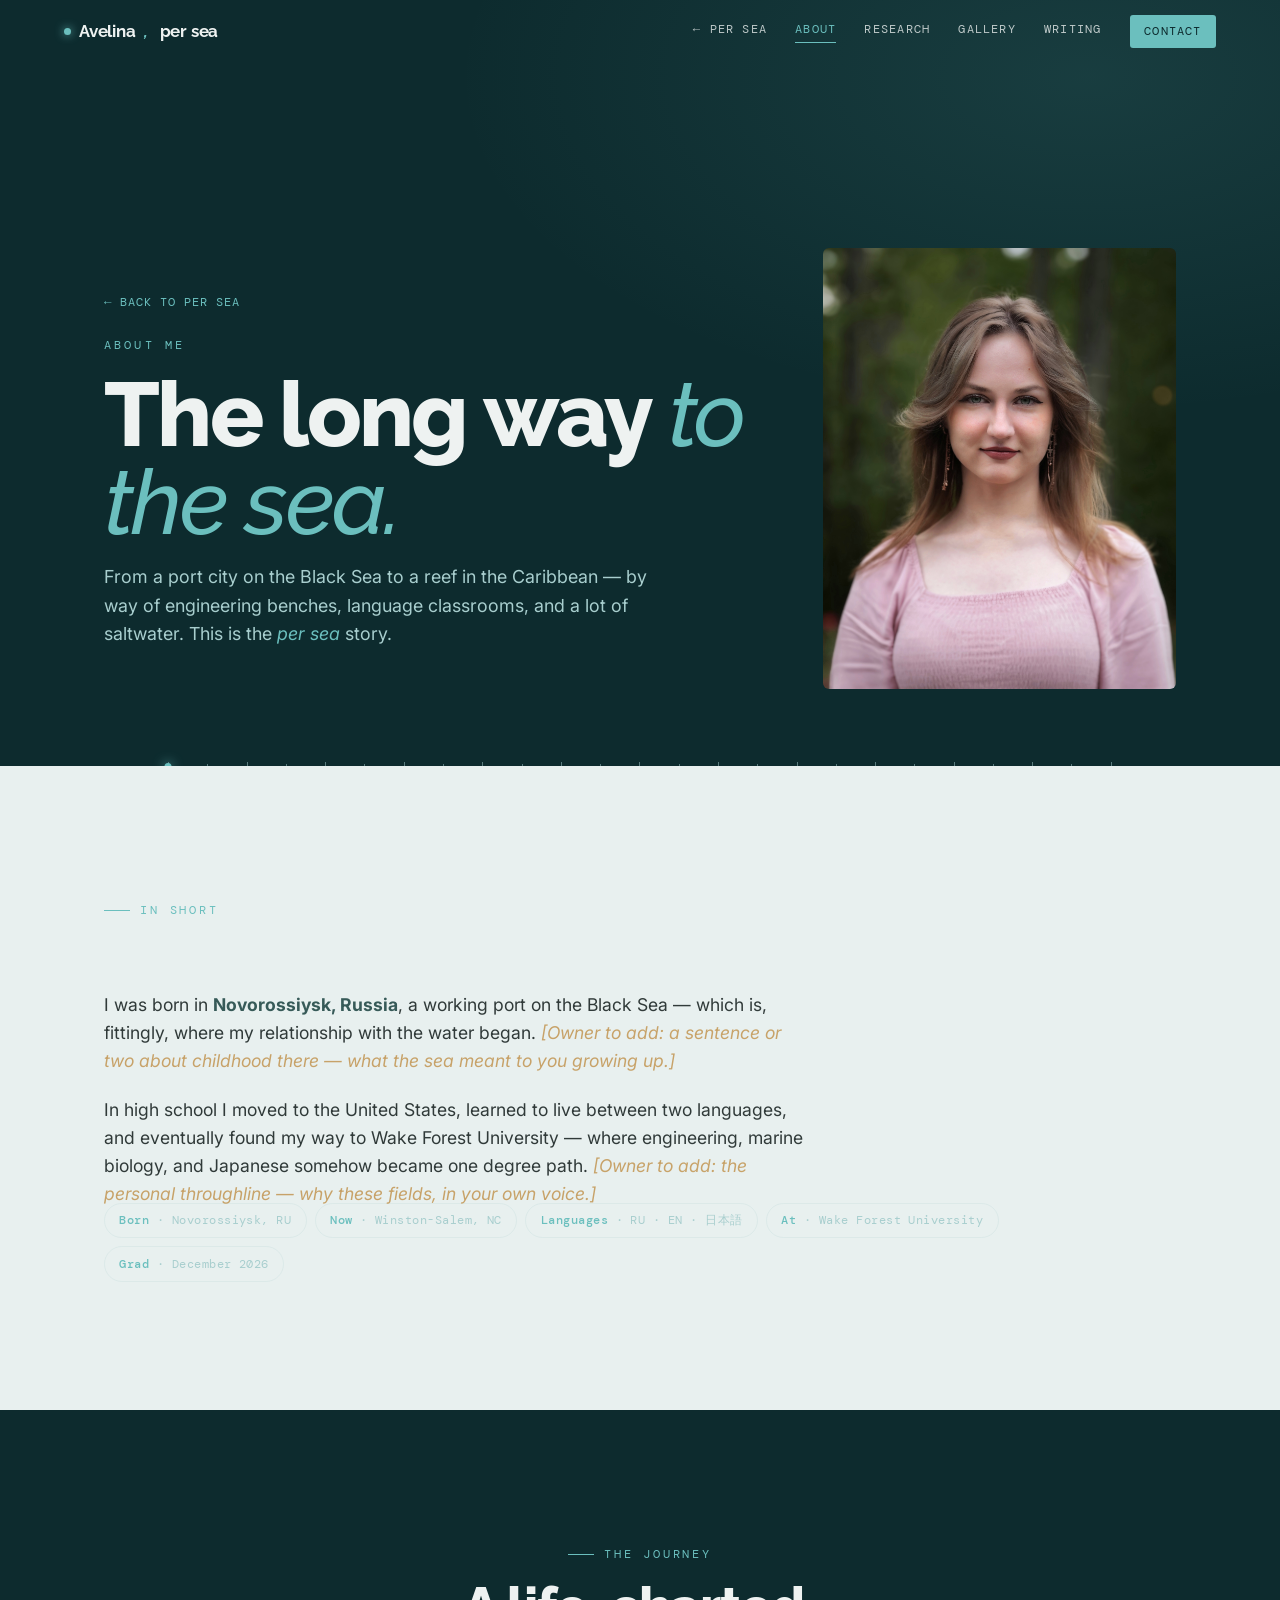
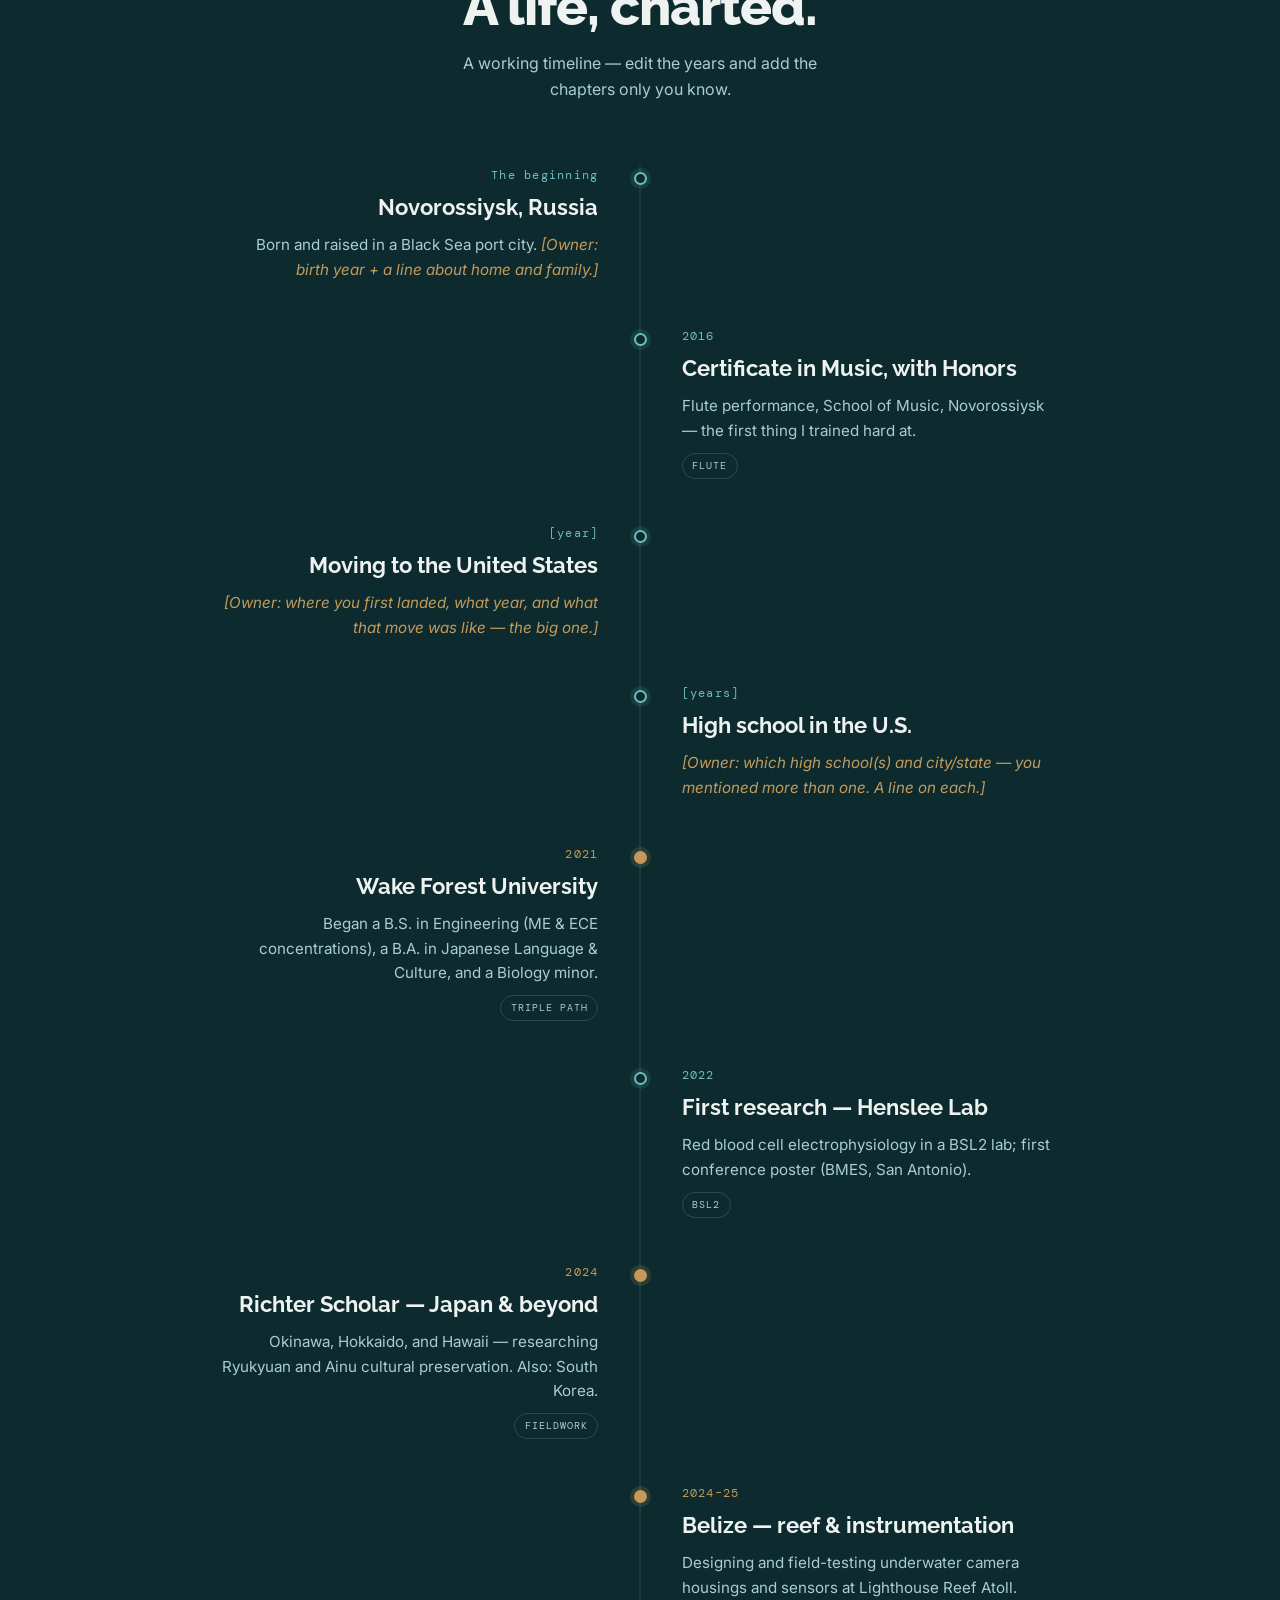
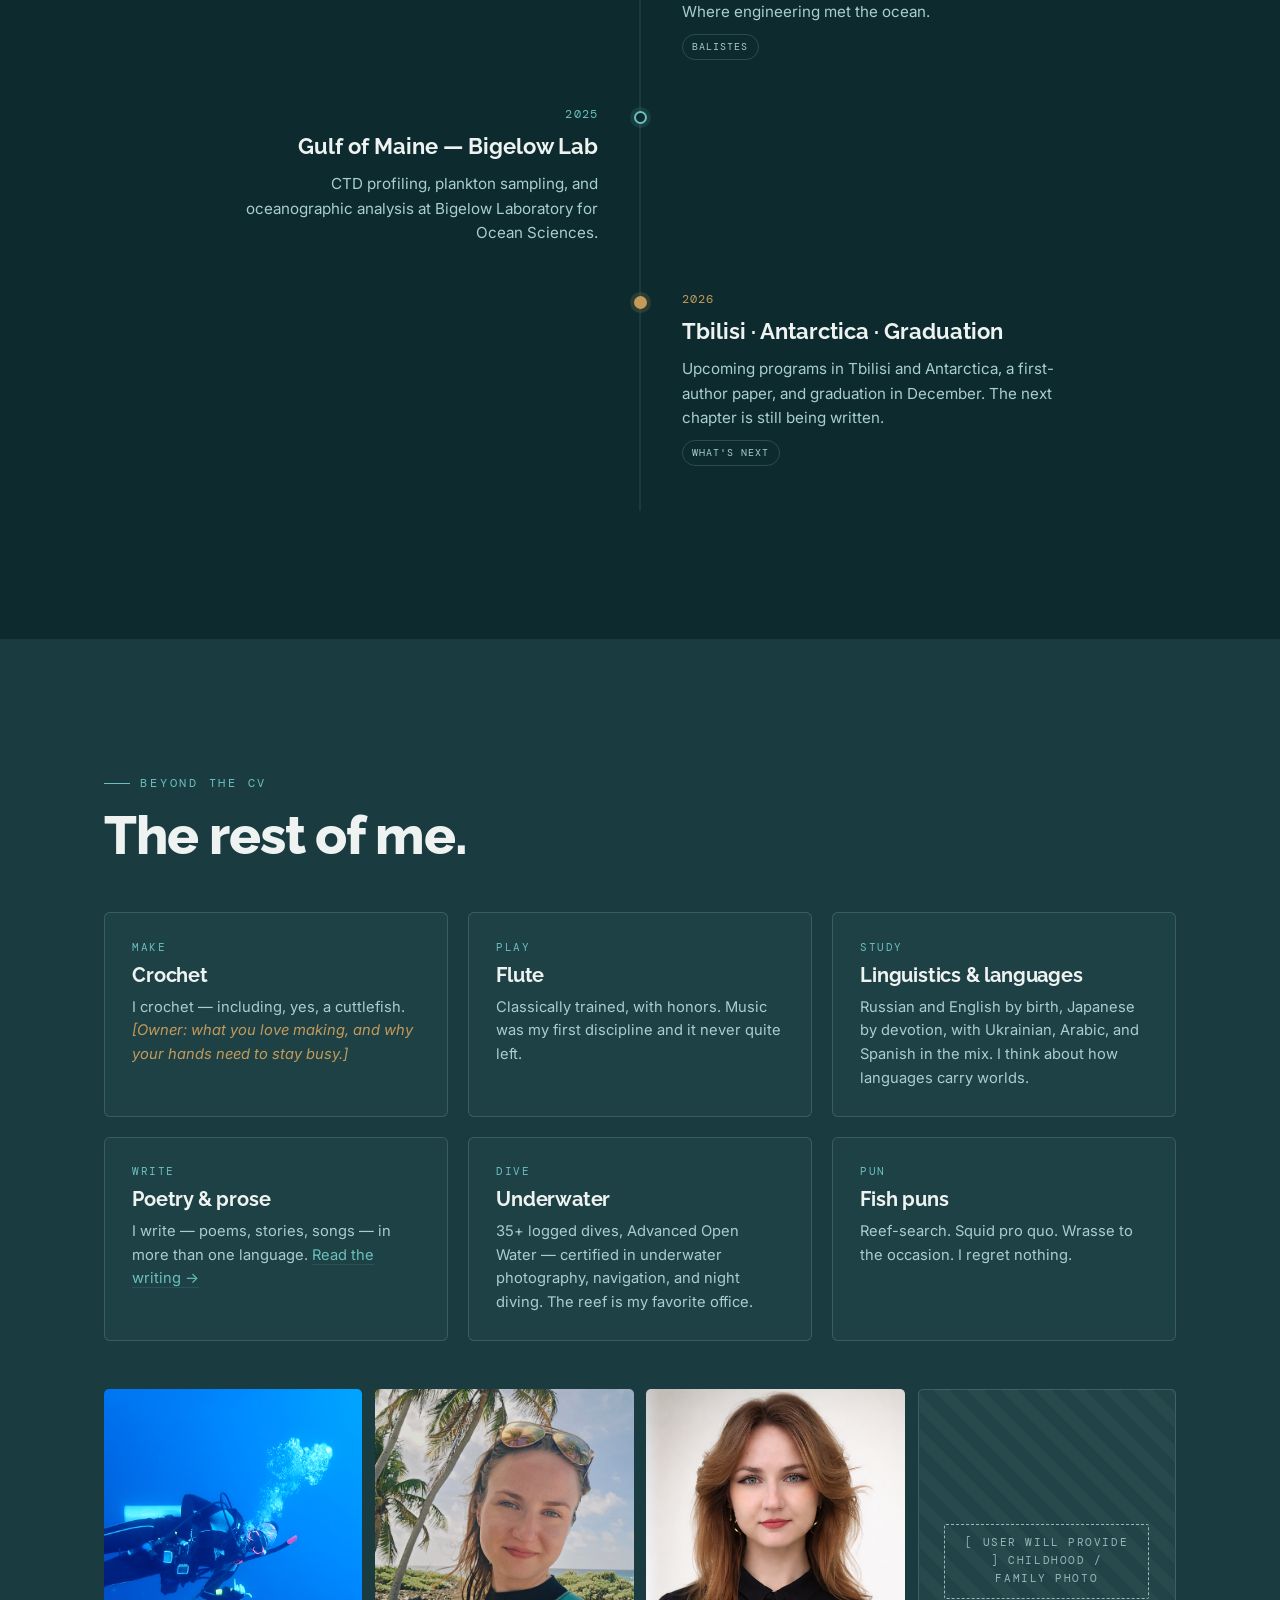
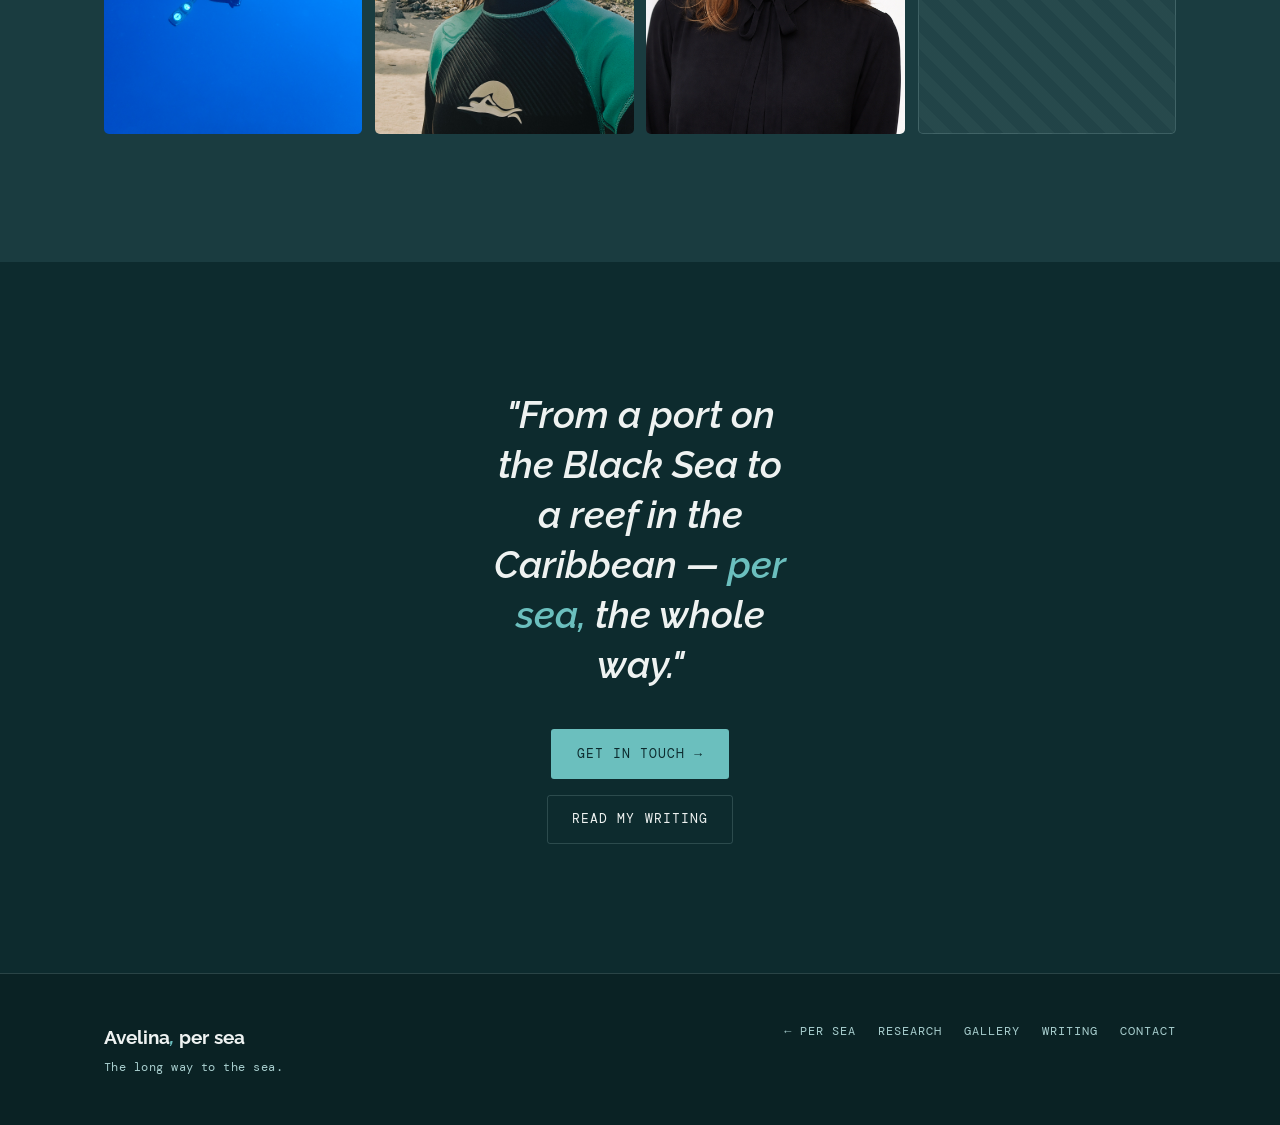
==== about.html @ 1d89dba8 "website" ====
<!DOCTYPE html>
<html lang="en">
<head>
<meta charset="UTF-8" />
<meta name="viewport" content="width=device-width, initial-scale=1.0" />
<title>About — Avelina, per sea</title>
<meta name="description" content="The story of Avelina Axonov — from Novorossiysk to the reef. Per sea." />
<link rel="preconnect" href="https://fonts.googleapis.com" />
<link rel="preconnect" href="https://fonts.gstatic.com" crossorigin />
<link href="https://fonts.googleapis.com/css2?family=Raleway:wght@400;500;600;700;800&family=Inter:wght@300;400;500;600&family=DM+Mono:wght@400;500&display=swap" rel="stylesheet" />
<link rel="stylesheet" href="assets/site.css" />
<style>
/* HERO */
.a-hero { padding-top: 120px; position: relative; overflow: hidden; }
.a-hero::before { content: ""; position: absolute; inset: 0; background: radial-gradient(90% 80% at 85% 10%, rgba(107,191,190,0.12), transparent 55%); }
.a-hero .wrap { position: relative; display: grid; grid-template-columns: 1.3fr 0.7fr; gap: clamp(2rem,5vw,4rem); align-items: center; padding-bottom: clamp(3rem,6vw,5rem); }
.a-kicker { font-family: var(--font-mono); font-size: 0.76rem; letter-spacing: 0.26em; text-transform: uppercase; color: var(--aqua); }
.a-title { font-family: var(--font-display); font-weight: 800; font-size: clamp(2.8rem, 7.5vw, 5.6rem); letter-spacing: -0.03em; line-height: 0.98; color: var(--text-light); margin: 1rem 0; }
.a-title em { font-style: italic; font-weight: 500; color: var(--aqua); }
.a-lede { font-size: 1.12rem; color: var(--pale); max-width: 50ch; }
.a-lede em { color: var(--aqua); font-style: italic; }
.a-portrait { aspect-ratio: 4/5; border-radius: 6px; }

/* INTRO narrative */
.a-intro p { font-size: 1.1rem; color: var(--text-light); opacity: 0.9; max-width: 64ch; margin-bottom: 1.3rem; }
.a-intro p .placeholder-text { color: var(--amber); }
.a-quick { display: flex; flex-wrap: wrap; gap: 0.5rem 0.5rem; margin-top: 2rem; }
.a-fact { font-family: var(--font-mono); font-size: 0.74rem; letter-spacing: 0.04em; color: var(--pale); border: 1px solid var(--pale-dim); border-radius: 100px; padding: 0.45rem 0.9rem; }
.a-fact b { color: var(--aqua); font-weight: 500; }

/* TIMELINE */
.tl-head { text-align: center; max-width: 40ch; margin: 0 auto; }
.timeline { position: relative; max-width: 920px; margin: 4rem auto 0; }
.timeline::before { content: ""; position: absolute; left: 50%; top: 0; bottom: 0; width: 1px; background: var(--pale-dim); transform: translateX(-50%); }
.tl-item { position: relative; width: 50%; padding: 0 2.6rem 2.8rem; box-sizing: border-box; }
.tl-item:nth-child(odd) { left: 0; text-align: right; }
.tl-item:nth-child(even) { left: 50%; text-align: left; }
.tl-node { position: absolute; top: 0.35rem; width: 13px; height: 13px; border-radius: 50%; background: var(--deep-sea); border: 2px solid var(--aqua); box-shadow: 0 0 0 4px rgba(107,191,190,0.12); }
.tl-item:nth-child(odd) .tl-node { right: -6.5px; }
.tl-item:nth-child(even) .tl-node { left: -6.5px; }
.tl-item.up .tl-node { background: var(--amber); border-color: var(--amber); box-shadow: 0 0 0 4px rgba(196,154,90,0.16); }
.tl-year { font-family: var(--font-mono); font-size: 0.78rem; letter-spacing: 0.1em; color: var(--aqua); }
.tl-item.up .tl-year { color: var(--amber); }
.tl-place { font-family: var(--font-display); font-size: 1.35rem; font-weight: 700; color: var(--text-light); margin: 0.3rem 0 0.5rem; }
.tl-item p { font-size: 0.95rem; color: var(--pale); line-height: 1.6; }
.tl-item p .placeholder-text { color: var(--amber); }
.tl-tag { display: inline-block; margin-top: 0.6rem; font-family: var(--font-mono); font-size: 0.64rem; letter-spacing: 0.1em; text-transform: uppercase; color: var(--pale); border: 1px solid var(--pale-dim); border-radius: 100px; padding: 0.25rem 0.6rem; }

/* BEYOND THE CV */
.beyond-grid { display: grid; grid-template-columns: repeat(3, 1fr); gap: 1.25rem; margin-top: 3rem; }
.beyond-card { border: 1px solid var(--pale-dim); border-radius: 6px; padding: 1.6rem 1.7rem; background: rgba(168,206,206,0.03); transition: transform 0.3s var(--ease-out), border-color 0.3s; }
.beyond-card:hover { transform: translateY(-5px); border-color: var(--aqua); }
.beyond-card .bc-icon { font-family: var(--font-mono); font-size: 0.7rem; letter-spacing: 0.14em; text-transform: uppercase; color: var(--aqua); }
.beyond-card h4 { font-size: 1.25rem; color: var(--text-light); margin: 0.5rem 0 0.6rem; }
.beyond-card p { font-size: 0.92rem; color: var(--pale); line-height: 1.6; }
.beyond-card p .placeholder-text { color: var(--amber); }

/* PHOTO STRIP */
.a-strip { display: grid; grid-template-columns: repeat(4, 1fr); gap: 0.8rem; margin-top: 3rem; }
.a-strip .imgframe { aspect-ratio: 3/4; border-radius: 5px; cursor: pointer; }
.a-strip .imgframe img { transition: transform 0.5s var(--ease-out); }
.a-strip .imgframe:hover img { transform: scale(1.05); }
.a-strip .imgframe:nth-child(1) { aspect-ratio: 3/4; grid-row: span 1; }

/* CLOSER */
.a-closer { text-align: center; max-width: 30ch; margin: 0 auto; }
.a-closer .big { font-family: var(--font-display); font-weight: 600; font-style: italic; font-size: clamp(1.6rem, 3.4vw, 2.4rem); color: var(--text-light); line-height: 1.3; }
.a-closer .big em { color: var(--aqua); }
.a-closer .ctas { display: flex; gap: 1rem; justify-content: center; flex-wrap: wrap; margin-top: 2.5rem; }

@media (max-width: 880px) {
  .a-hero .wrap { grid-template-columns: 1fr; }
  .a-portrait { max-width: 280px; }
  .timeline::before { left: 7px; }
  .tl-item { width: 100%; left: 0 !important; text-align: left !important; padding-left: 2.4rem; padding-right: 0; }
  .tl-item .tl-node { left: 1px !important; right: auto !important; }
  .beyond-grid { grid-template-columns: 1fr; }
  .a-strip { grid-template-columns: repeat(2, 1fr); }
}
</style>
</head>
<body>

<nav class="nav scrolled">
  <a href="index.html" class="nav-logo"><span class="dot"></span>Avelina<span class="comma">,</span>&nbsp;per sea</a>
  <div class="nav-links">
    <a href="index.html">← Per Sea</a>
    <a href="about.html" class="active">About</a>
    <a href="index.html#research">Research</a>
    <a href="gallery.html">Gallery</a>
    <a href="writer.html">Writing</a>
    <a href="index.html#contact" class="cv">Contact</a>
  </div>
  <button class="nav-toggle" aria-label="Menu"><span></span><span></span><span></span></button>
</nav>

<!-- HERO -->
<header class="a-hero bg-dark">
  <div class="wrap">
    <div>
      <div data-reveal="up"><a href="index.html" class="backlink">← back to per sea</a></div>
      <div class="a-kicker" data-reveal="up" style="margin-top:1.4rem;">About me</div>
      <h1 class="a-title" data-reveal="up" data-delay="80">The long way <em>to the sea.</em></h1>
      <p class="a-lede" data-reveal="up" data-delay="140">From a port city on the Black Sea to a reef in the Caribbean — by way of engineering benches, language classrooms, and a lot of saltwater. This is the <em>per sea</em> story.</p>
    </div>
    <div class="imgframe a-portrait" data-reveal="zoom" data-delay="120"><img src="assets/img/headshot-soft.jpg" alt="Portrait of Avelina Axonov" style="object-position:center 20%;" /></div>
  </div>
</header>

<div class="transect" data-transect data-label="transect 01"></div>

<!-- INTRO -->
<section class="bg-light">
  <div class="wrap">
    <div class="eyebrow" data-reveal="up">In short</div>
    <div class="a-intro" style="margin-top:2rem;">
      <p data-reveal="up" style="color:var(--text-dark);">I was born in <b style="color:#234a48;">Novorossiysk, Russia</b>, a working port on the Black Sea — which is, fittingly, where my relationship with the water began. <span class="placeholder-text">[Owner to add: a sentence or two about childhood there — what the sea meant to you growing up.]</span></p>
      <p data-reveal="up" style="color:var(--text-dark);">In high school I moved to the United States, learned to live between two languages, and eventually found my way to Wake Forest University — where engineering, marine biology, and Japanese somehow became one degree path. <span class="placeholder-text">[Owner to add: the personal throughline — why these fields, in your own voice.]</span></p>
      <div class="a-quick">
        <span class="a-fact"><b>Born</b> · Novorossiysk, RU</span>
        <span class="a-fact"><b>Now</b> · Winston-Salem, NC</span>
        <span class="a-fact"><b>Languages</b> · RU · EN · 日本語</span>
        <span class="a-fact"><b>At</b> · Wake Forest University</span>
        <span class="a-fact"><b>Grad</b> · December 2026</span>
      </div>
    </div>
  </div>
</section>

<div class="transect" data-transect data-label="transect 02"></div>

<!-- TIMELINE -->
<section class="bg-dark">
  <div class="wrap">
    <div class="tl-head">
      <div class="eyebrow" data-reveal="up" style="justify-content:center;">The journey</div>
      <h2 class="section-title" data-reveal="up" style="margin-top:0.8rem;">A life, charted.</h2>
      <p style="color:var(--pale); margin-top:1rem;" data-reveal="up">A working timeline — edit the years and add the chapters only you know.</p>
    </div>

    <div class="timeline">
      <div class="tl-item" data-reveal="right">
        <div class="tl-node"></div>
        <div class="tl-year">The beginning</div>
        <div class="tl-place">Novorossiysk, Russia</div>
        <p>Born and raised in a Black Sea port city. <span class="placeholder-text">[Owner: birth year + a line about home and family.]</span></p>
      </div>
      <div class="tl-item" data-reveal="left">
        <div class="tl-node"></div>
        <div class="tl-year">2016</div>
        <div class="tl-place">Certificate in Music, with Honors</div>
        <p>Flute performance, School of Music, Novorossiysk — the first thing I trained hard at.</p>
        <span class="tl-tag">Flute</span>
      </div>
      <div class="tl-item" data-reveal="right">
        <div class="tl-node"></div>
        <div class="tl-year">[year]</div>
        <div class="tl-place">Moving to the United States</div>
        <p><span class="placeholder-text">[Owner: where you first landed, what year, and what that move was like — the big one.]</span></p>
      </div>
      <div class="tl-item" data-reveal="left">
        <div class="tl-node"></div>
        <div class="tl-year">[years]</div>
        <div class="tl-place">High school in the U.S.</div>
        <p><span class="placeholder-text">[Owner: which high school(s) and city/state — you mentioned more than one. A line on each.]</span></p>
      </div>
      <div class="tl-item up" data-reveal="right">
        <div class="tl-node"></div>
        <div class="tl-year">2021</div>
        <div class="tl-place">Wake Forest University</div>
        <p>Began a B.S. in Engineering (ME &amp; ECE concentrations), a B.A. in Japanese Language &amp; Culture, and a Biology minor.</p>
        <span class="tl-tag">Triple path</span>
      </div>
      <div class="tl-item" data-reveal="left">
        <div class="tl-node"></div>
        <div class="tl-year">2022</div>
        <div class="tl-place">First research — Henslee Lab</div>
        <p>Red blood cell electrophysiology in a BSL2 lab; first conference poster (BMES, San Antonio).</p>
        <span class="tl-tag">BSL2</span>
      </div>
      <div class="tl-item up" data-reveal="right">
        <div class="tl-node"></div>
        <div class="tl-year">2024</div>
        <div class="tl-place">Richter Scholar — Japan &amp; beyond</div>
        <p>Okinawa, Hokkaido, and Hawaii — researching Ryukyuan and Ainu cultural preservation. Also: South Korea.</p>
        <span class="tl-tag">Fieldwork</span>
      </div>
      <div class="tl-item up" data-reveal="left">
        <div class="tl-node"></div>
        <div class="tl-year">2024–25</div>
        <div class="tl-place">Belize — reef &amp; instrumentation</div>
        <p>Designing and field-testing underwater camera housings and sensors at Lighthouse Reef Atoll. Where engineering met the ocean.</p>
        <span class="tl-tag">Balistes</span>
      </div>
      <div class="tl-item" data-reveal="right">
        <div class="tl-node"></div>
        <div class="tl-year">2025</div>
        <div class="tl-place">Gulf of Maine — Bigelow Lab</div>
        <p>CTD profiling, plankton sampling, and oceanographic analysis at Bigelow Laboratory for Ocean Sciences.</p>
      </div>
      <div class="tl-item up" data-reveal="left">
        <div class="tl-node"></div>
        <div class="tl-year">2026</div>
        <div class="tl-place">Tbilisi · Antarctica · Graduation</div>
        <p>Upcoming programs in Tbilisi and Antarctica, a first-author paper, and graduation in December. The next chapter is still being written.</p>
        <span class="tl-tag">What's next</span>
      </div>
    </div>
  </div>
</section>

<div class="transect" data-transect data-label="transect 03"></div>

<!-- BEYOND THE CV -->
<section class="bg-mid">
  <div class="wrap">
    <div class="eyebrow" data-reveal="up">Beyond the CV</div>
    <h2 class="section-title" data-reveal="up" style="margin-top:0.8rem;">The rest of me.</h2>
    <div class="beyond-grid" data-reveal-stagger="70">
      <div class="beyond-card"><div class="bc-icon">Make</div><h4>Crochet</h4><p>I crochet — including, yes, a cuttlefish. <span class="placeholder-text">[Owner: what you love making, and why your hands need to stay busy.]</span></p></div>
      <div class="beyond-card"><div class="bc-icon">Play</div><h4>Flute</h4><p>Classically trained, with honors. Music was my first discipline and it never quite left.</p></div>
      <div class="beyond-card"><div class="bc-icon">Study</div><h4>Linguistics &amp; languages</h4><p>Russian and English by birth, Japanese by devotion, with Ukrainian, Arabic, and Spanish in the mix. I think about how languages carry worlds.</p></div>
      <div class="beyond-card"><div class="bc-icon">Write</div><h4>Poetry &amp; prose</h4><p>I write — poems, stories, songs — in more than one language. <a href="writer.html" style="color:var(--aqua); border-bottom:1px solid var(--aqua-dim);">Read the writing →</a></p></div>
      <div class="beyond-card"><div class="bc-icon">Dive</div><h4>Underwater</h4><p>35+ logged dives, Advanced Open Water — certified in underwater photography, navigation, and night diving. The reef is my favorite office.</p></div>
      <div class="beyond-card"><div class="bc-icon">Pun</div><h4>Fish puns</h4><p>Reef-search. Squid pro quo. Wrasse to the occasion. I regret nothing.</p></div>
    </div>

    <div class="a-strip" data-reveal="fade">
      <div class="imgframe" data-lightbox="assets/img/diver-v.jpg" data-caption="Descending with the camera rig"><img src="assets/img/diver-v.jpg" alt="Diving" /></div>
      <div class="imgframe" data-lightbox="assets/img/beach-selfie.jpg" data-caption="Surface interval, Belize"><img src="assets/img/beach-selfie.jpg" alt="On the beach in a wetsuit" /></div>
      <div class="imgframe" data-lightbox="assets/img/headshot-formal.png" data-caption="Avelina Axonov"><img src="assets/img/headshot-formal.png" alt="Formal portrait" /></div>
      <div class="photo-ph" style="aspect-ratio:3/4; border-radius:5px;"><span class="ph-label">[ USER WILL PROVIDE ] childhood / family photo</span></div>
    </div>
  </div>
</section>

<div class="transect" data-transect data-label="transect 04"></div>

<!-- CLOSER -->
<section class="bg-dark">
  <div class="wrap">
    <div class="a-closer">
      <p class="big" data-reveal="up">"From a port on the Black Sea to a reef in the Caribbean — <em>per sea,</em> the whole way."</p>
      <div class="ctas" data-reveal="up">
        <a class="btn btn-solid" href="index.html#contact">Get in touch →</a>
        <a class="btn btn-ghost" href="writer.html">Read my writing</a>
      </div>
    </div>
  </div>
</section>

<footer class="site-foot">
  <div class="wrap">
    <div>
      <div class="foot-brand">Avelina<span class="comma">,</span> per sea</div>
      <div class="foot-tag">The long way to the sea.</div>
    </div>
    <nav class="foot-nav">
      <a href="index.html">← Per Sea</a>
      <a href="index.html#research">Research</a>
      <a href="gallery.html">Gallery</a>
      <a href="writer.html">Writing</a>
      <a href="index.html#contact">Contact</a>
    </nav>
  </div>
</footer>

<script src="assets/site.js"></script>
</body>
</html>
---- assets/site.css ----
/* ============================================================
   AVELINA, PER SEA — shared design system
   Sea Glass palette · Raleway / Inter / DM Mono
   ============================================================ */
:root {
  --deep-sea:    #0D2B2E;
  --deep-sea-2:  #0A2224;
  --dark-teal:   #1A3C40;
  --frosted:     #E8F0EF;
  --frosted-2:   #dfeae8;
  --aqua:        #6BBFBE;
  --aqua-bright: #84d4d3;
  --amber:       #C49A5A;
  --text-light:  #EEF2F1;
  --text-dark:   #1C2625;
  --pale:        #A8CECE;

  --pale-dim:    rgba(168, 206, 206, 0.20);
  --aqua-dim:    rgba(107, 191, 190, 0.14);

  --font-display: 'Raleway', system-ui, sans-serif;
  --font-body:    'Inter', system-ui, sans-serif;
  --font-mono:    'DM Mono', ui-monospace, monospace;

  --maxw: 1200px;
  --gutter: clamp(1.25rem, 5vw, 5rem);
  --ease-out: cubic-bezier(0.22, 1, 0.36, 1);
}

* { box-sizing: border-box; margin: 0; padding: 0; }
html { scroll-behavior: smooth; -webkit-font-smoothing: antialiased; scroll-padding-top: 90px; }
body {
  font-family: var(--font-body);
  background: var(--deep-sea);
  color: var(--text-light);
  line-height: 1.6;
  overflow-x: hidden;
}
a { color: inherit; text-decoration: none; }
img { max-width: 100%; display: block; }
::selection { background: var(--aqua); color: var(--deep-sea); }

/* ---------- type ---------- */
.eyebrow {
  font-family: var(--font-mono); font-size: 0.78rem; letter-spacing: 0.22em;
  text-transform: uppercase; color: var(--aqua);
  display: inline-flex; align-items: center; gap: 0.65rem;
}
.eyebrow::before { content: ""; width: 26px; height: 1px; background: var(--aqua); display: inline-block; }
h1, h2, h3, h4 { font-family: var(--font-display); font-weight: 700; line-height: 1.08; letter-spacing: -0.01em; }
.section-title { font-size: clamp(2rem, 4.5vw, 3.3rem); font-weight: 800; letter-spacing: -0.02em; text-wrap: balance; }

section { position: relative; }
.wrap { max-width: var(--maxw); margin: 0 auto; padding: clamp(5rem, 10vw, 8.5rem) var(--gutter); }
.bg-dark  { background: var(--deep-sea); color: var(--text-light); }
.bg-mid   { background: var(--dark-teal); color: var(--text-light); }
.bg-light { background: var(--frosted); color: var(--text-dark); }

/* ============================================================
   REVEAL / MOTION ENGINE
   ============================================================ */
[data-reveal] { opacity: 0; transition: opacity 0.9s var(--ease-out), transform 0.9s var(--ease-out); will-change: opacity, transform; }
[data-reveal="up"]    { transform: translateY(38px); }
[data-reveal="down"]  { transform: translateY(-38px); }
[data-reveal="left"]  { transform: translateX(44px); }
[data-reveal="right"] { transform: translateX(-44px); }
[data-reveal="fade"]  { transform: none; }
[data-reveal="zoom"]  { transform: scale(0.94); }
[data-reveal].in { opacity: 1; transform: none; }

[data-reveal-stagger] > * { opacity: 0; transform: translateY(30px); transition: opacity 0.8s var(--ease-out), transform 0.8s var(--ease-out); }
[data-reveal-stagger].in > * { opacity: 1; transform: none; }

/* clip / line wipe for headings */
.wipe { position: relative; display: inline-block; }
.wipe::after {
  content: ""; position: absolute; inset: 0; background: var(--aqua);
  transform: scaleX(1); transform-origin: right; transition: transform 0.8s var(--ease-out);
}
.wipe.in::after { transform: scaleX(0); }

/* ============================================================
   NAVBAR
   ============================================================ */
.nav {
  position: fixed; top: 0; left: 0; right: 0; z-index: 100;
  display: flex; align-items: center; justify-content: space-between;
  padding: 0.95rem var(--gutter);
  background: rgba(10, 34, 36, 0);
  backdrop-filter: blur(0px);
  border-bottom: 1px solid transparent;
  transition: background 0.4s ease, backdrop-filter 0.4s ease, border-color 0.4s ease, padding 0.4s ease;
}
.nav.scrolled {
  background: rgba(10, 34, 36, 0.82);
  backdrop-filter: blur(16px) saturate(1.2);
  border-bottom: 1px solid var(--pale-dim);
  padding-top: 0.7rem; padding-bottom: 0.7rem;
}
.nav-logo { font-family: var(--font-display); font-weight: 700; font-size: 1.06rem; letter-spacing: -0.01em; color: var(--text-light); display: flex; align-items: center; gap: 0.5rem; }
.nav-logo .comma { color: var(--aqua); font-style: italic; }
.nav-logo .dot { width: 7px; height: 7px; border-radius: 50%; background: var(--aqua); box-shadow: 0 0 10px var(--aqua); }
.nav-links { display: flex; gap: clamp(0.9rem, 2.2vw, 2rem); align-items: center; }
.nav-links a {
  font-family: var(--font-mono); font-size: 0.76rem; letter-spacing: 0.1em; text-transform: uppercase;
  color: var(--text-light); opacity: 0.78; transition: opacity 0.2s, color 0.2s; position: relative; padding-bottom: 3px;
}
.nav-links a::after { content: ""; position: absolute; left: 0; bottom: 0; width: 0; height: 1px; background: var(--aqua); transition: width 0.28s var(--ease-out); }
.nav-links a:hover, .nav-links a.active { opacity: 1; color: var(--aqua); }
.nav-links a:hover::after, .nav-links a.active::after { width: 100%; }
.nav-links a.cv { color: var(--deep-sea); background: var(--aqua); padding: 0.42rem 0.9rem; border-radius: 3px; opacity: 1; transition: background 0.2s, transform 0.2s; }
.nav-links a.cv::after { display: none; }
.nav-links a.cv:hover { background: var(--aqua-bright); transform: translateY(-1px); }
.nav-toggle { display: none; background: none; border: none; color: var(--text-light); cursor: pointer; flex-direction: column; gap: 5px; padding: 6px; }
.nav-toggle span { width: 24px; height: 2px; background: currentColor; display: block; transition: transform 0.3s, opacity 0.3s; }

/* ============================================================
   DEPTH GAUGE (fixed scroll indicator)
   ============================================================ */
.depth-gauge {
  position: fixed; right: clamp(0.6rem, 1.4vw, 1.1rem); top: 50%; transform: translateY(-50%);
  z-index: 90; display: flex; flex-direction: column; align-items: center; gap: 0.5rem;
  font-family: var(--font-mono); pointer-events: none; opacity: 0; transition: opacity 0.5s ease;
  mix-blend-mode: difference;
}
.depth-gauge.show { opacity: 0.85; }
.depth-gauge .dg-read { font-size: 0.78rem; letter-spacing: 0.04em; color: #fff; white-space: nowrap; font-weight: 500; }
.depth-gauge .dg-zone { font-size: 0.56rem; letter-spacing: 0.14em; text-transform: uppercase; color: #fff; opacity: 0.7; white-space: nowrap; max-width: 90px; text-align: center; min-height: 0.9em; }
.depth-gauge .dg-track { width: 2px; height: 150px; background: rgba(255,255,255,0.25); position: relative; border-radius: 2px; overflow: hidden; }
.depth-gauge .dg-fill { position: absolute; top: 0; left: 0; right: 0; height: 0%; background: #fff; }
.depth-gauge .dg-label { font-size: 0.54rem; letter-spacing: 0.2em; color: #fff; writing-mode: vertical-rl; opacity: 0.6; }

/* ============================================================
   TRANSECT divider
   ============================================================ */
.transect { position: relative; height: 0; max-width: var(--maxw); margin: 0 auto; padding: 0 var(--gutter); }
.transect-inner { position: relative; height: 1px; }
.transect-line { position: absolute; left: var(--gutter); right: var(--gutter); top: 0; height: 1px; background: var(--pale); transform: scaleX(0); transform-origin: left center; transition: transform 1.2s var(--ease-out); }
.transect.drawn .transect-line { transform: scaleX(1); }
.transect-ticks { position: absolute; left: var(--gutter); right: var(--gutter); top: -4px; height: 9px; display: flex; justify-content: space-between; }
.transect-ticks span { width: 1px; height: 9px; background: var(--pale); opacity: 0; transition: opacity 0.4s ease; }
.transect-ticks span:nth-child(even) { height: 5px; position: relative; top: 2px; }
.transect.drawn .transect-ticks span { opacity: 0.5; }
.transect-dot { position: absolute; top: -3px; left: var(--gutter); width: 7px; height: 7px; border-radius: 50%; background: var(--aqua); box-shadow: 0 0 12px var(--aqua); transform: translateX(-50%) scale(0); transition: transform 0.5s var(--ease-out) 1s; }
.transect.drawn .transect-dot { transform: translateX(-50%) scale(1); }
.transect-label { position: absolute; top: 9px; left: 50%; transform: translateX(-50%); font-family: var(--font-mono); font-size: 0.6rem; letter-spacing: 0.2em; text-transform: uppercase; color: var(--pale); opacity: 0; transition: opacity 0.5s ease 0.8s; white-space: nowrap; }
.transect.drawn .transect-label { opacity: 0.45; }

/* ============================================================
   IMAGE FRAMES + KEN BURNS
   ============================================================ */
.imgframe { position: relative; overflow: hidden; }
.imgframe img { width: 100%; height: 100%; object-fit: cover; display: block; }
.kenburns img { animation: kenburns 22s ease-in-out infinite alternate; transform-origin: center; }
@keyframes kenburns { from { transform: scale(1.0) translate(0,0); } to { transform: scale(1.1) translate(-1.5%, -1.5%); } }
.tint-deep::after { content: ""; position: absolute; inset: 0; background: linear-gradient(180deg, rgba(13,43,46,0.15), rgba(13,43,46,0.55)); pointer-events: none; }

/* ============================================================
   BUTTONS
   ============================================================ */
.btn {
  display: inline-flex; align-items: center; gap: 0.6rem; padding: 0.85rem 1.55rem;
  font-family: var(--font-mono); font-size: 0.8rem; letter-spacing: 0.08em; text-transform: uppercase;
  border-radius: 3px; transition: background 0.25s, color 0.25s, transform 0.25s, border-color 0.25s; cursor: pointer; border: 1px solid transparent;
}
.btn-solid { background: var(--aqua); color: var(--deep-sea); }
.btn-solid:hover { background: var(--aqua-bright); transform: translateY(-2px); }
.btn-ghost { background: transparent; color: var(--text-light); border-color: var(--pale-dim); }
.btn-ghost:hover { border-color: var(--aqua); color: var(--aqua); transform: translateY(-2px); }
.bg-light .btn-ghost { color: var(--text-dark); border-color: rgba(28,38,37,0.2); }
.bg-light .btn-ghost:hover { border-color: var(--aqua); color: var(--deep-sea); }

.backlink { font-family: var(--font-mono); font-size: 0.78rem; letter-spacing: 0.08em; text-transform: uppercase; color: var(--aqua); display: inline-flex; gap: 0.5rem; align-items: center; transition: gap 0.25s; }
.backlink:hover { gap: 0.85rem; }

/* ============================================================
   FOOTER (shared)
   ============================================================ */
.site-foot { background: var(--deep-sea-2); border-top: 1px solid var(--pale-dim); }
.site-foot .wrap { padding-top: 3rem; padding-bottom: 3rem; display: flex; justify-content: space-between; flex-wrap: wrap; gap: 1.5rem; align-items: flex-start; }
.foot-brand { font-family: var(--font-display); font-weight: 700; font-size: 1.2rem; }
.foot-brand .comma { color: var(--aqua); font-style: italic; }
.foot-tag { font-family: var(--font-mono); font-size: 0.72rem; color: var(--pale); margin-top: 0.4rem; letter-spacing: 0.04em; }
.foot-nav { display: flex; flex-wrap: wrap; gap: 0.4rem 1.4rem; }
.foot-nav a { font-family: var(--font-mono); font-size: 0.74rem; letter-spacing: 0.08em; text-transform: uppercase; color: var(--pale); transition: color 0.2s; }
.foot-nav a:hover { color: var(--aqua); }

/* ============================================================
   PHOTO PLACEHOLDER (still used where no photo yet)
   ============================================================ */
.photo-ph { position: relative; background: repeating-linear-gradient(45deg, rgba(168,206,206,0.05) 0 12px, rgba(168,206,206,0.09) 12px 24px), var(--dark-teal); border: 1px solid var(--pale-dim); display: flex; align-items: center; justify-content: center; overflow: hidden; color: var(--pale); }
.photo-ph.on-light { background: repeating-linear-gradient(45deg, rgba(28,38,37,0.04) 0 12px, rgba(28,38,37,0.07) 12px 24px), #d4e0de; border-color: rgba(28,38,37,0.18); color: #51625f; }
.photo-ph .ph-label { font-family: var(--font-mono); font-size: 0.7rem; letter-spacing: 0.14em; text-transform: uppercase; text-align: center; padding: 0.6rem 1rem; border: 1px dashed currentColor; border-radius: 2px; opacity: 0.85; max-width: 80%; }
.placeholder-text { font-style: italic; color: var(--amber); }
.bg-light .placeholder-text { color: #8a6a32; }

/* ============================================================
   LIGHTBOX
   ============================================================ */
.lightbox { position: fixed; inset: 0; z-index: 200; background: rgba(8,26,28,0.94); backdrop-filter: blur(8px); display: none; align-items: center; justify-content: center; padding: clamp(1rem, 5vw, 4rem); }
.lightbox.open { display: flex; }
.lightbox img { max-width: 92vw; max-height: 84vh; object-fit: contain; border-radius: 3px; box-shadow: 0 30px 80px -20px rgba(0,0,0,0.7); }
.lightbox .lb-close, .lightbox .lb-prev, .lightbox .lb-next { position: absolute; background: rgba(168,206,206,0.1); border: 1px solid var(--pale-dim); color: var(--text-light); cursor: pointer; font-size: 1.6rem; line-height: 1; width: 48px; height: 48px; border-radius: 50%; display: flex; align-items: center; justify-content: center; transition: background 0.2s, border-color 0.2s; }
.lightbox .lb-close:hover, .lightbox .lb-prev:hover, .lightbox .lb-next:hover { background: rgba(107,191,190,0.2); border-color: var(--aqua); }
.lightbox .lb-close { top: 1.4rem; right: 1.4rem; }
.lightbox .lb-prev { left: 1.4rem; top: 50%; transform: translateY(-50%); }
.lightbox .lb-next { right: 1.4rem; top: 50%; transform: translateY(-50%); }
.lightbox .lb-cap { position: absolute; bottom: 1.4rem; left: 50%; transform: translateX(-50%); font-family: var(--font-mono); font-size: 0.78rem; letter-spacing: 0.06em; color: var(--pale); text-align: center; max-width: 80vw; }

/* ============================================================
   REDUCED MOTION
   ============================================================ */
@media (prefers-reduced-motion: reduce) {
  html { scroll-behavior: auto; }
  *, *::before, *::after { animation: none !important; transition: none !important; }
  [data-reveal], [data-reveal-stagger] > * { opacity: 1 !important; transform: none !important; }
  .transect-line { transform: scaleX(1) !important; }
  .transect-ticks span, .transect-dot, .transect-label { opacity: 0.5 !important; transform: none !important; }
  .wipe::after { transform: scaleX(0) !important; }
}

/* ============================================================
   MOBILE NAV
   ============================================================ */
@media (max-width: 880px) {
  .nav-links {
    position: fixed; inset: 0 0 0 auto; width: min(78vw, 320px); flex-direction: column; align-items: flex-start;
    justify-content: center; gap: 1.5rem; padding: 2rem var(--gutter);
    background: rgba(10, 34, 36, 0.97); backdrop-filter: blur(20px);
    transform: translateX(100%); transition: transform 0.4s var(--ease-out); border-left: 1px solid var(--pale-dim);
  }
  .nav-links.open { transform: translateX(0); }
  .nav-links a { font-size: 1rem; }
  .nav-toggle { display: flex; z-index: 101; }
  .nav-toggle.open span:nth-child(1) { transform: translateY(7px) rotate(45deg); }
  .nav-toggle.open span:nth-child(2) { opacity: 0; }
  .nav-toggle.open span:nth-child(3) { transform: translateY(-7px) rotate(-45deg); }
  .depth-gauge { display: none; }
}
/* hide the progress gauge whenever the layout is too narrow to keep it clear of text */
@media (max-width: 1240px) {
  .depth-gauge { display: none; }
}
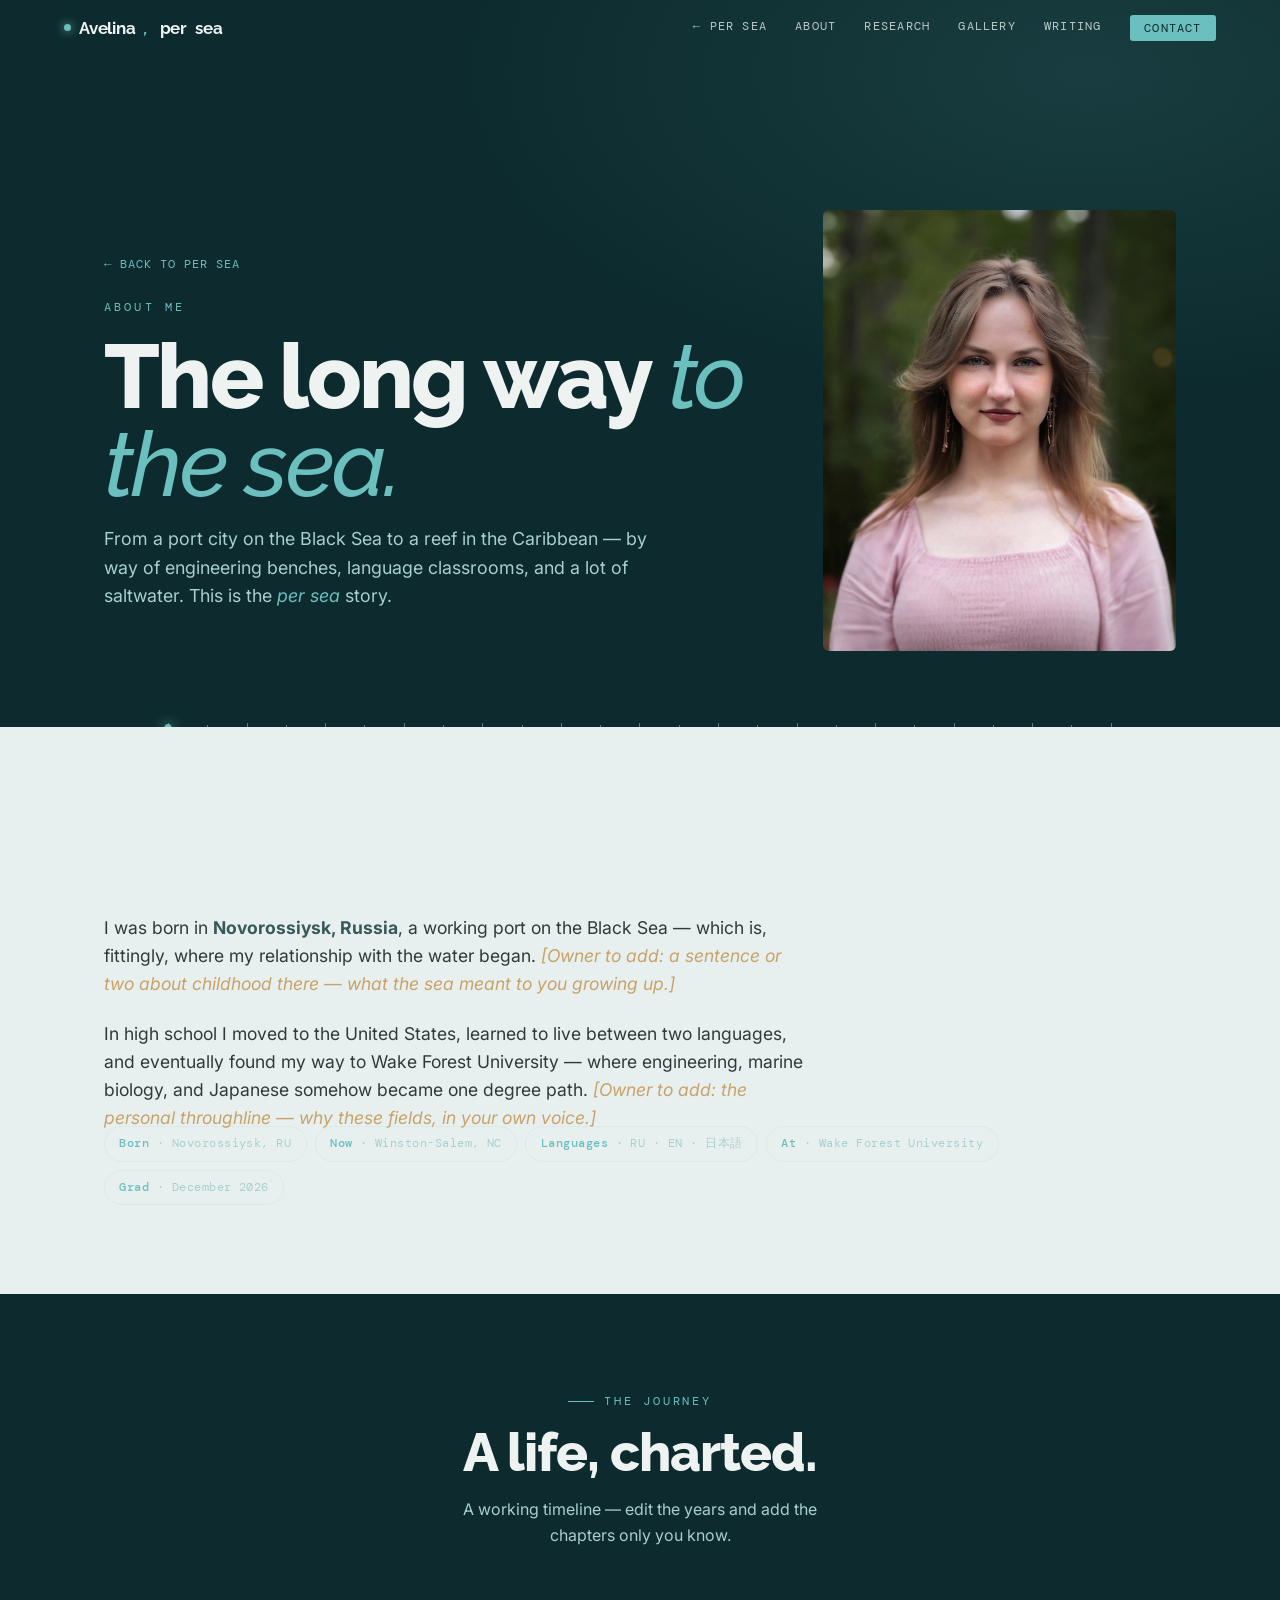
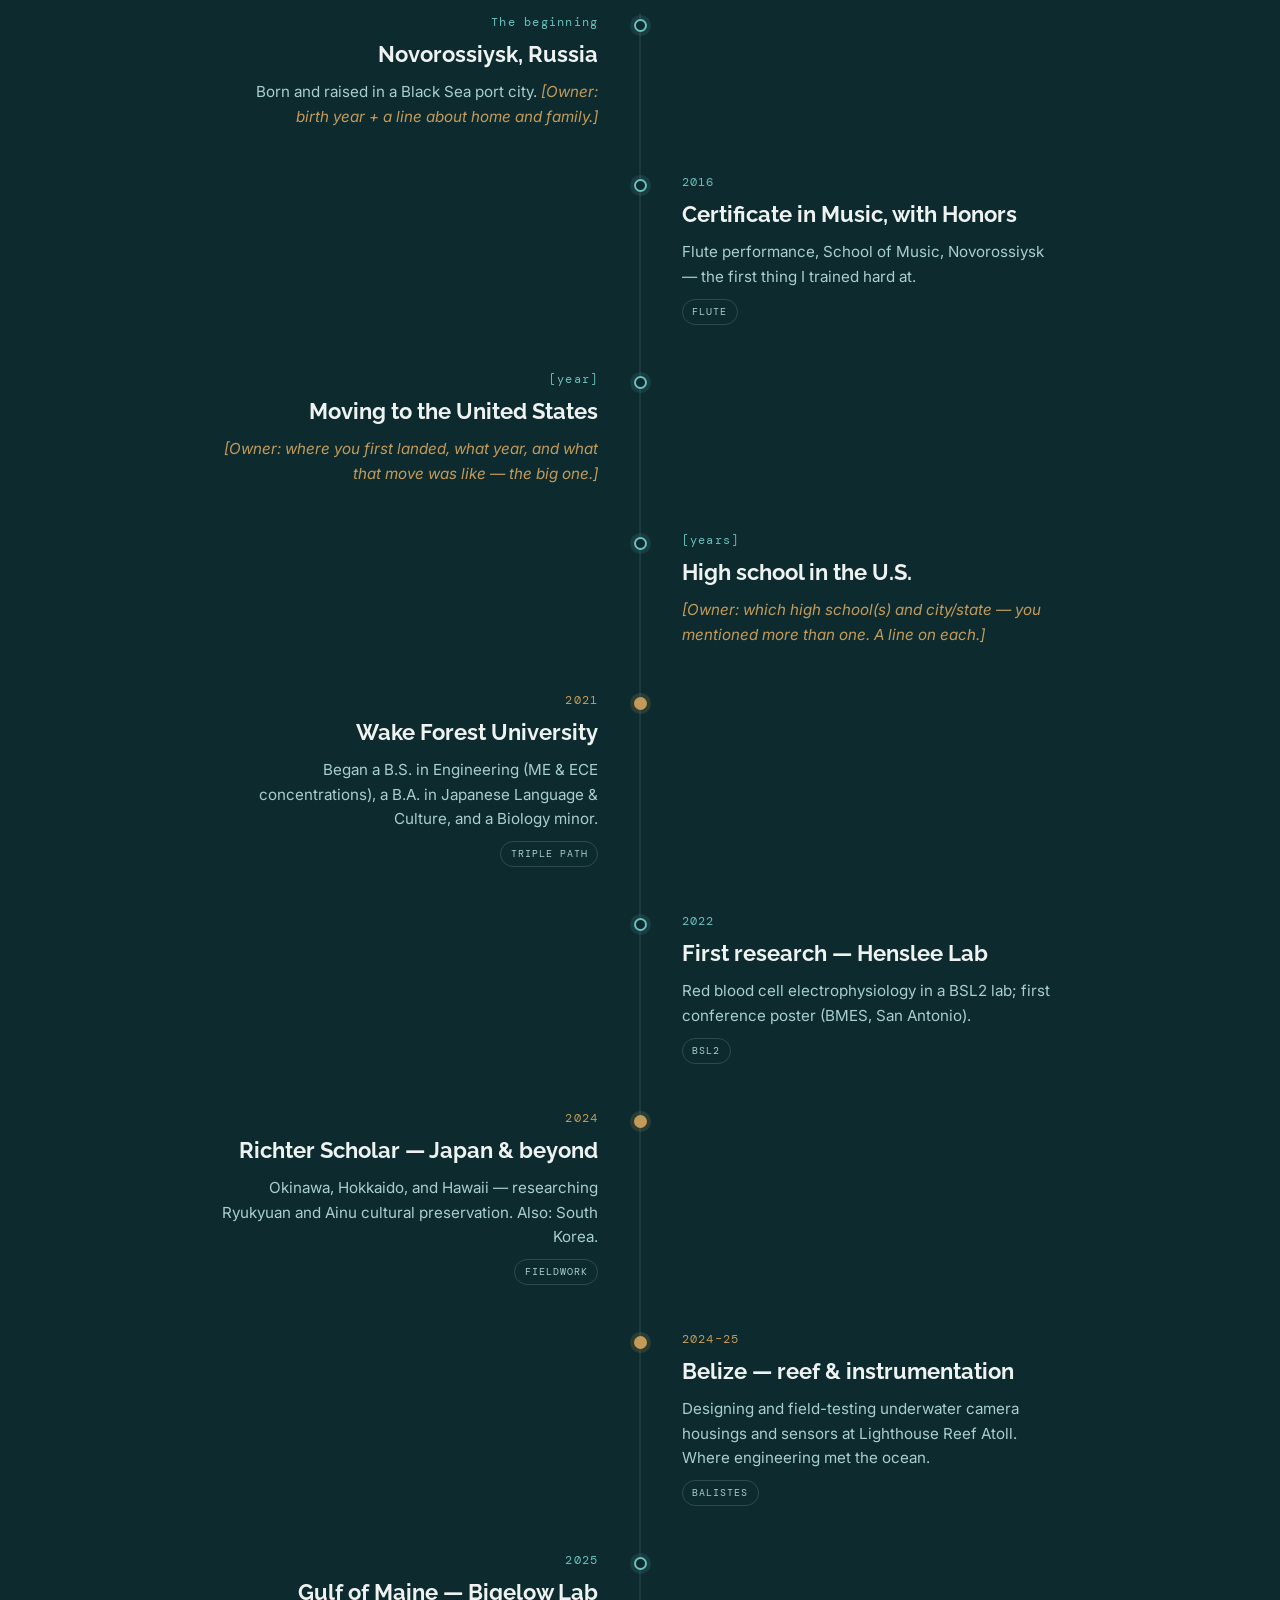
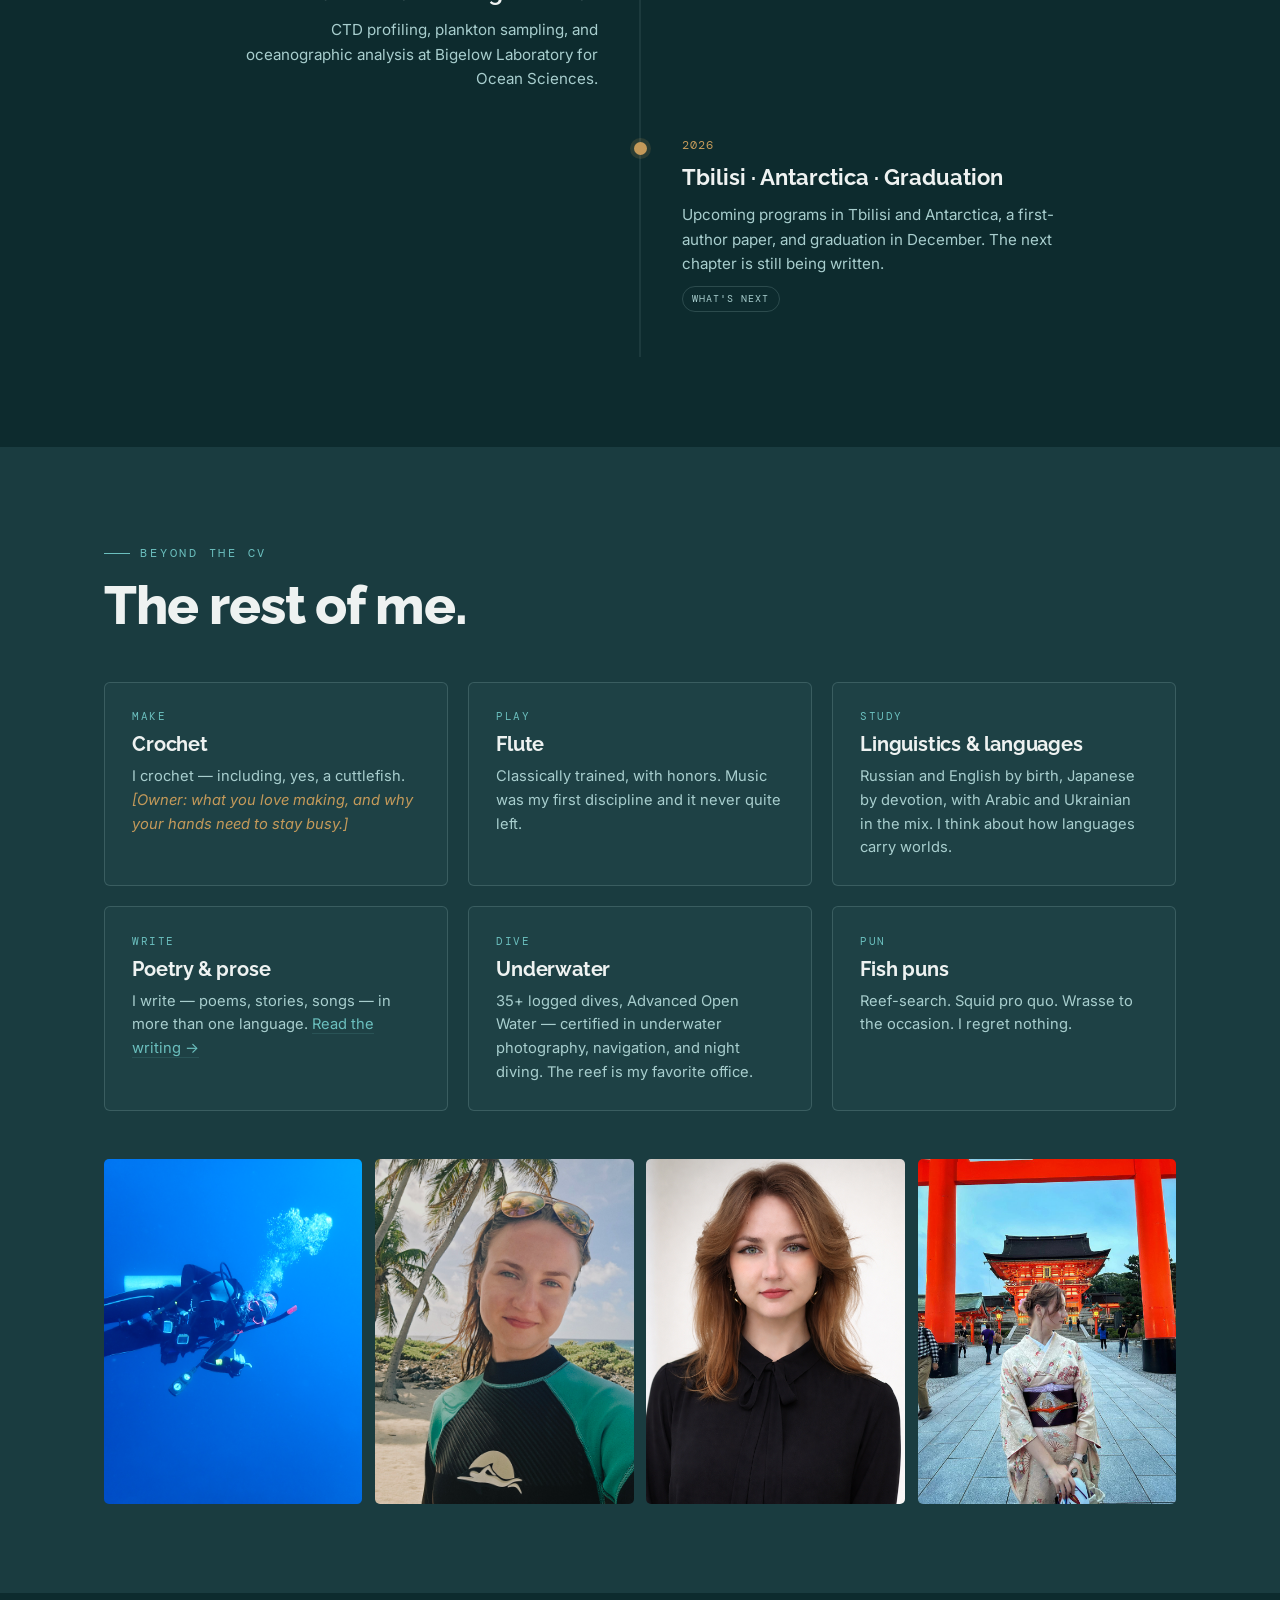
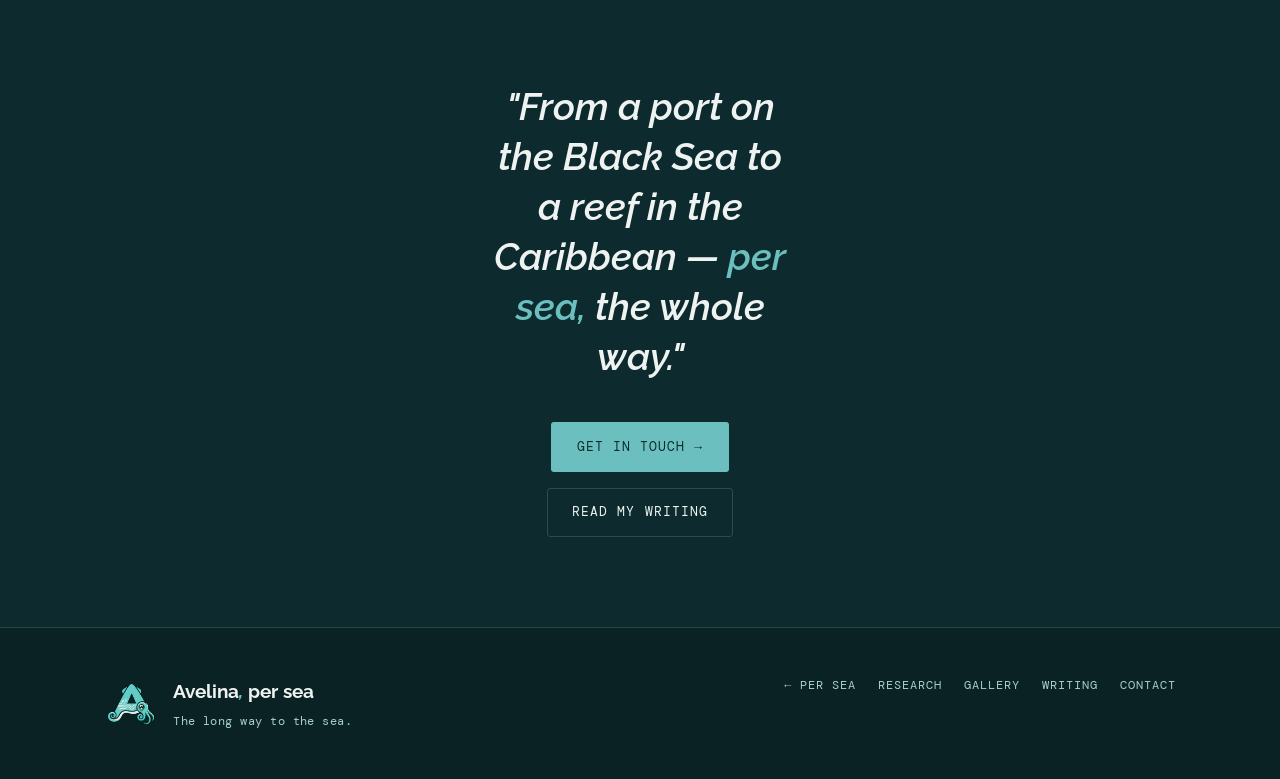
==== commit 6f7002eb: "updated 6-13" ====
--- a/about.html
+++ b/about.html
@@ -4,6 +4,8 @@
 <meta charset="UTF-8" />
 <meta name="viewport" content="width=device-width, initial-scale=1.0" />
 <title>About — Avelina, per sea</title>
+<link rel="icon" type="image/png" href="assets/logo.png" />
+<link rel="apple-touch-icon" href="assets/logo.png" />
 <meta name="description" content="The story of Avelina Axonov — from Novorossiysk to the reef. Per sea." />
 <link rel="preconnect" href="https://fonts.googleapis.com" />
 <link rel="preconnect" href="https://fonts.gstatic.com" crossorigin />
@@ -82,13 +84,13 @@
 <body>
 
 <nav class="nav scrolled">
-  <a href="index.html" class="nav-logo"><span class="dot"></span>Avelina<span class="comma">,</span>&nbsp;per sea</a>
+  <a href="index.html" class="nav-logo"><span class="dot"></span>Avelina<span class="comma">,</span>&nbsp;per <span class="suffix">sea</span></a>
   <div class="nav-links">
     <a href="index.html">← Per Sea</a>
-    <a href="about.html" class="active">About</a>
+    <a href="index.html#about">About</a>
     <a href="index.html#research">Research</a>
-    <a href="gallery.html">Gallery</a>
-    <a href="writer.html">Writing</a>
+    <a href="index.html#gallery">Gallery</a>
+    <a href="index.html#writing">Writing</a>
     <a href="index.html#contact" class="cv">Contact</a>
   </div>
   <button class="nav-toggle" aria-label="Menu"><span></span><span></span><span></span></button>
@@ -219,7 +221,7 @@
     <div class="beyond-grid" data-reveal-stagger="70">
       <div class="beyond-card"><div class="bc-icon">Make</div><h4>Crochet</h4><p>I crochet — including, yes, a cuttlefish. <span class="placeholder-text">[Owner: what you love making, and why your hands need to stay busy.]</span></p></div>
       <div class="beyond-card"><div class="bc-icon">Play</div><h4>Flute</h4><p>Classically trained, with honors. Music was my first discipline and it never quite left.</p></div>
-      <div class="beyond-card"><div class="bc-icon">Study</div><h4>Linguistics &amp; languages</h4><p>Russian and English by birth, Japanese by devotion, with Ukrainian, Arabic, and Spanish in the mix. I think about how languages carry worlds.</p></div>
+      <div class="beyond-card"><div class="bc-icon">Study</div><h4>Linguistics &amp; languages</h4><p>Russian and English by birth, Japanese by devotion, with Arabic and Ukrainian in the mix. I think about how languages carry worlds.</p></div>
       <div class="beyond-card"><div class="bc-icon">Write</div><h4>Poetry &amp; prose</h4><p>I write — poems, stories, songs — in more than one language. <a href="writer.html" style="color:var(--aqua); border-bottom:1px solid var(--aqua-dim);">Read the writing →</a></p></div>
       <div class="beyond-card"><div class="bc-icon">Dive</div><h4>Underwater</h4><p>35+ logged dives, Advanced Open Water — certified in underwater photography, navigation, and night diving. The reef is my favorite office.</p></div>
       <div class="beyond-card"><div class="bc-icon">Pun</div><h4>Fish puns</h4><p>Reef-search. Squid pro quo. Wrasse to the occasion. I regret nothing.</p></div>
@@ -229,7 +231,7 @@
       <div class="imgframe" data-lightbox="assets/img/diver-v.jpg" data-caption="Descending with the camera rig"><img src="assets/img/diver-v.jpg" alt="Diving" /></div>
       <div class="imgframe" data-lightbox="assets/img/beach-selfie.jpg" data-caption="Surface interval, Belize"><img src="assets/img/beach-selfie.jpg" alt="On the beach in a wetsuit" /></div>
       <div class="imgframe" data-lightbox="assets/img/headshot-formal.png" data-caption="Avelina Axonov"><img src="assets/img/headshot-formal.png" alt="Formal portrait" /></div>
-      <div class="photo-ph" style="aspect-ratio:3/4; border-radius:5px;"><span class="ph-label">[ USER WILL PROVIDE ] childhood / family photo</span></div>
+      <div class="imgframe" data-lightbox="assets/img/me/kimono-torii.jpg" data-caption="Between worlds — in kimono at the torii gate, Japan"><img src="assets/img/me/kimono-torii.jpg" alt="In kimono at a torii gate in Japan" /></div>
     </div>
   </div>
 </section>
@@ -251,9 +253,12 @@
 
 <footer class="site-foot">
   <div class="wrap">
-    <div>
-      <div class="foot-brand">Avelina<span class="comma">,</span> per sea</div>
-      <div class="foot-tag">The long way to the sea.</div>
+    <div class="foot-brand-row">
+      <img class="foot-logo" src="assets/logo.png" alt="Avelina, per sea logo" />
+      <div>
+        <div class="foot-brand">Avelina<span class="comma">,</span> per sea</div>
+        <div class="foot-tag">The long way to the sea.</div>
+      </div>
     </div>
     <nav class="foot-nav">
       <a href="index.html">← Per Sea</a>
--- a/assets/site.css
+++ b/assets/site.css
@@ -21,6 +21,7 @@
   --font-display: 'Raleway', system-ui, sans-serif;
   --font-body:    'Inter', system-ui, sans-serif;
   --font-mono:    'DM Mono', ui-monospace, monospace;
+  --font-serif:   'Lora', Georgia, 'Times New Roman', serif;
 
   --maxw: 1200px;
   --gutter: clamp(1.25rem, 5vw, 5rem);
@@ -28,13 +29,13 @@
 }
 
 * { box-sizing: border-box; margin: 0; padding: 0; }
-html { scroll-behavior: smooth; -webkit-font-smoothing: antialiased; scroll-padding-top: 90px; }
+html { scroll-behavior: smooth; -webkit-font-smoothing: antialiased; scroll-padding-top: 90px; overflow-x: clip; }
 body {
   font-family: var(--font-body);
   background: var(--deep-sea);
   color: var(--text-light);
   line-height: 1.6;
-  overflow-x: hidden;
+  overflow-x: clip;
 }
 a { color: inherit; text-decoration: none; }
 img { max-width: 100%; display: block; }
@@ -51,7 +52,7 @@
 .section-title { font-size: clamp(2rem, 4.5vw, 3.3rem); font-weight: 800; letter-spacing: -0.02em; text-wrap: balance; }
 
 section { position: relative; }
-.wrap { max-width: var(--maxw); margin: 0 auto; padding: clamp(5rem, 10vw, 8.5rem) var(--gutter); }
+.wrap { max-width: var(--maxw); margin: 0 auto; padding: clamp(3.5rem, 7vw, 6rem) var(--gutter); }
 .bg-dark  { background: var(--deep-sea); color: var(--text-light); }
 .bg-mid   { background: var(--dark-teal); color: var(--text-light); }
 .bg-light { background: var(--frosted); color: var(--text-dark); }
@@ -79,6 +80,19 @@
 }
 .wipe.in::after { transform: scaleX(0); }
 
+/* attention blink — fired on an element a soft-scroll link points at, so a click that
+   jumps you down the page also says “look here” */
+@keyframes attnGlow {
+  0%   { box-shadow: 0 0 0 0 rgba(107,191,190,0); }
+  14%  { box-shadow: 0 0 0 4px rgba(107,191,190,0.6); }
+  32%  { box-shadow: 0 0 0 5px rgba(107,191,190,0); }
+  48%  { box-shadow: 0 0 0 4px rgba(107,191,190,0.6); }
+  66%  { box-shadow: 0 0 0 5px rgba(107,191,190,0); }
+  100% { box-shadow: 0 0 0 0 rgba(107,191,190,0); }
+}
+.attn-pulse { animation: attnGlow 1.6s var(--ease-out); border-radius: 6px; }
+@media (prefers-reduced-motion: reduce) { .attn-pulse { animation: none; } }
+
 /* ============================================================
    NAVBAR
    ============================================================ */
@@ -97,13 +111,16 @@
   border-bottom: 1px solid var(--pale-dim);
   padding-top: 0.7rem; padding-bottom: 0.7rem;
 }
-.nav-logo { font-family: var(--font-display); font-weight: 700; font-size: 1.06rem; letter-spacing: -0.01em; color: var(--text-light); display: flex; align-items: center; gap: 0.5rem; }
+.nav-logo { font-family: var(--font-display); font-weight: 700; font-size: 1.06rem; line-height: 1; letter-spacing: -0.01em; color: var(--text-light); display: inline-flex; align-items: center; gap: 0.5rem; white-space: nowrap; }
 .nav-logo .comma { color: var(--aqua); font-style: italic; }
+/* the "sea" / "ce" / "scene" suffix — styled identically across pages for consistency */
+.nav-logo .suffix { color: var(--text-light); font-weight: 700; font-style: normal; }
 .nav-logo .dot { width: 7px; height: 7px; border-radius: 50%; background: var(--aqua); box-shadow: 0 0 10px var(--aqua); }
 .nav-links { display: flex; gap: clamp(0.9rem, 2.2vw, 2rem); align-items: center; }
 .nav-links a {
-  font-family: var(--font-mono); font-size: 0.76rem; letter-spacing: 0.1em; text-transform: uppercase;
+  font-family: var(--font-mono); font-size: 0.76rem; line-height: 1; letter-spacing: 0.1em; text-transform: uppercase;
   color: var(--text-light); opacity: 0.78; transition: opacity 0.2s, color 0.2s; position: relative; padding-bottom: 3px;
+  display: inline-flex; align-items: center;
 }
 .nav-links a::after { content: ""; position: absolute; left: 0; bottom: 0; width: 0; height: 1px; background: var(--aqua); transition: width 0.28s var(--ease-out); }
 .nav-links a:hover, .nav-links a.active { opacity: 1; color: var(--aqua); }
@@ -125,7 +142,7 @@
 }
 .depth-gauge.show { opacity: 0.85; }
 .depth-gauge .dg-read { font-size: 0.78rem; letter-spacing: 0.04em; color: #fff; white-space: nowrap; font-weight: 500; }
-.depth-gauge .dg-zone { font-size: 0.56rem; letter-spacing: 0.14em; text-transform: uppercase; color: #fff; opacity: 0.7; white-space: nowrap; max-width: 90px; text-align: center; min-height: 0.9em; }
+.depth-gauge .dg-zone { font-size: 0.56rem; letter-spacing: 0.12em; text-transform: uppercase; color: #fff; opacity: 0.7; line-height: 1.25; max-width: 76px; text-align: center; min-height: 0.9em; }
 .depth-gauge .dg-track { width: 2px; height: 150px; background: rgba(255,255,255,0.25); position: relative; border-radius: 2px; overflow: hidden; }
 .depth-gauge .dg-fill { position: absolute; top: 0; left: 0; right: 0; height: 0%; background: #fff; }
 .depth-gauge .dg-label { font-size: 0.54rem; letter-spacing: 0.2em; color: #fff; writing-mode: vertical-rl; opacity: 0.6; }
@@ -178,6 +195,8 @@
    ============================================================ */
 .site-foot { background: var(--deep-sea-2); border-top: 1px solid var(--pale-dim); }
 .site-foot .wrap { padding-top: 3rem; padding-bottom: 3rem; display: flex; justify-content: space-between; flex-wrap: wrap; gap: 1.5rem; align-items: flex-start; }
+.foot-brand-row { display: flex; align-items: center; gap: 0.95rem; }
+.foot-logo { width: 54px; height: 54px; flex-shrink: 0; object-fit: contain; }
 .foot-brand { font-family: var(--font-display); font-weight: 700; font-size: 1.2rem; }
 .foot-brand .comma { color: var(--aqua); font-style: italic; }
 .foot-tag { font-family: var(--font-mono); font-size: 0.72rem; color: var(--pale); margin-top: 0.4rem; letter-spacing: 0.04em; }
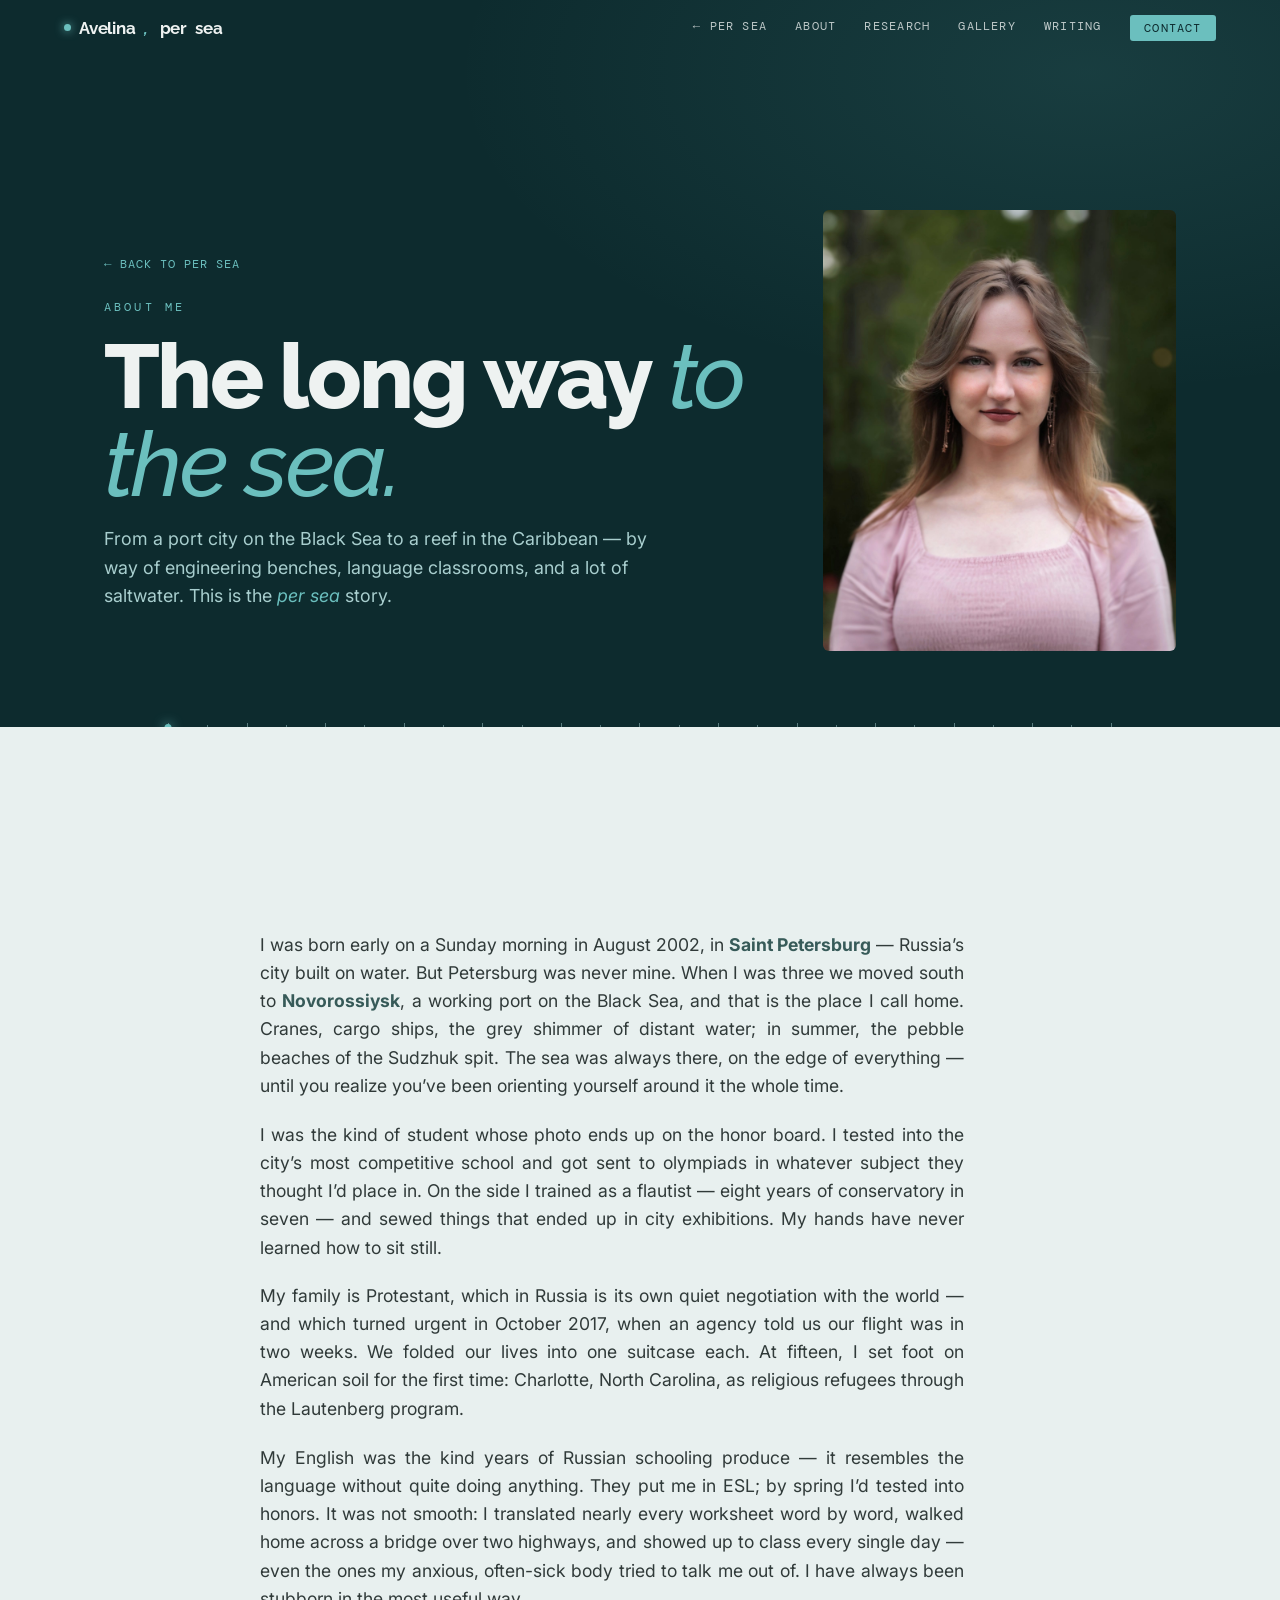
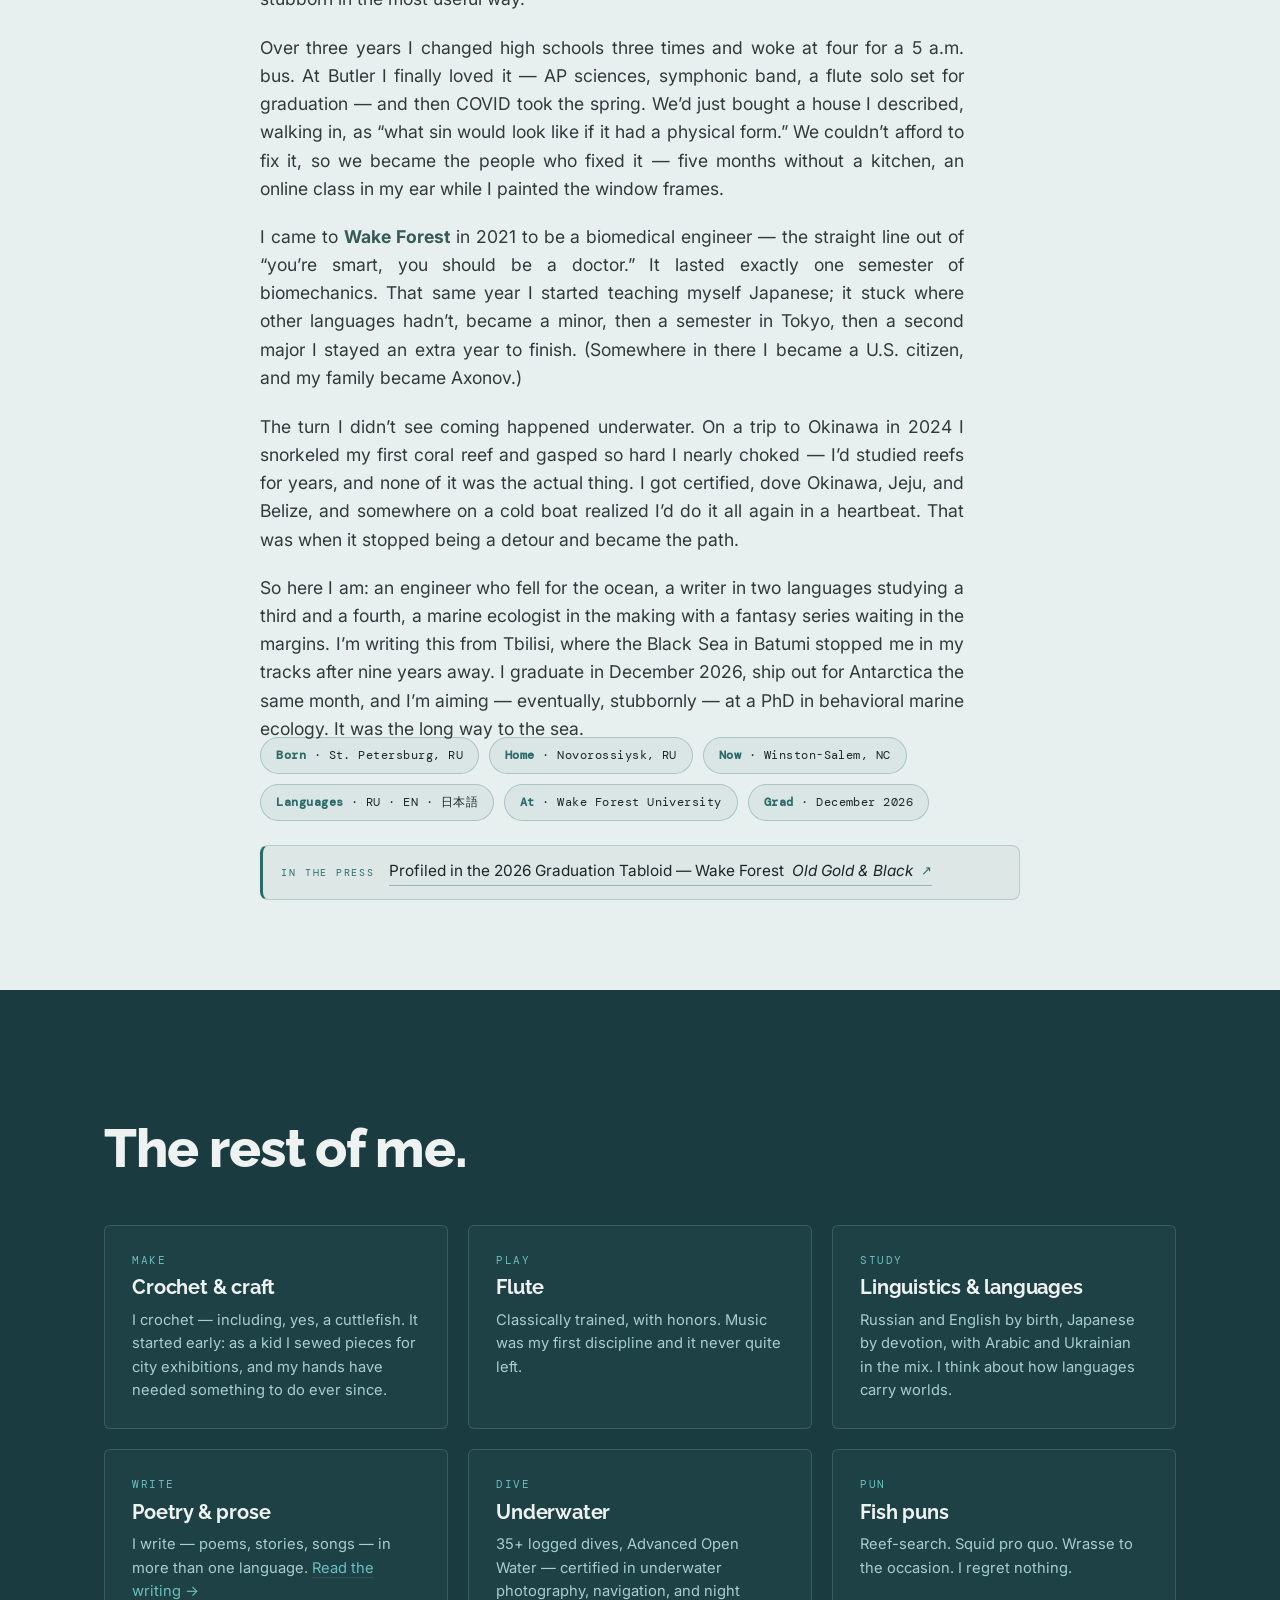
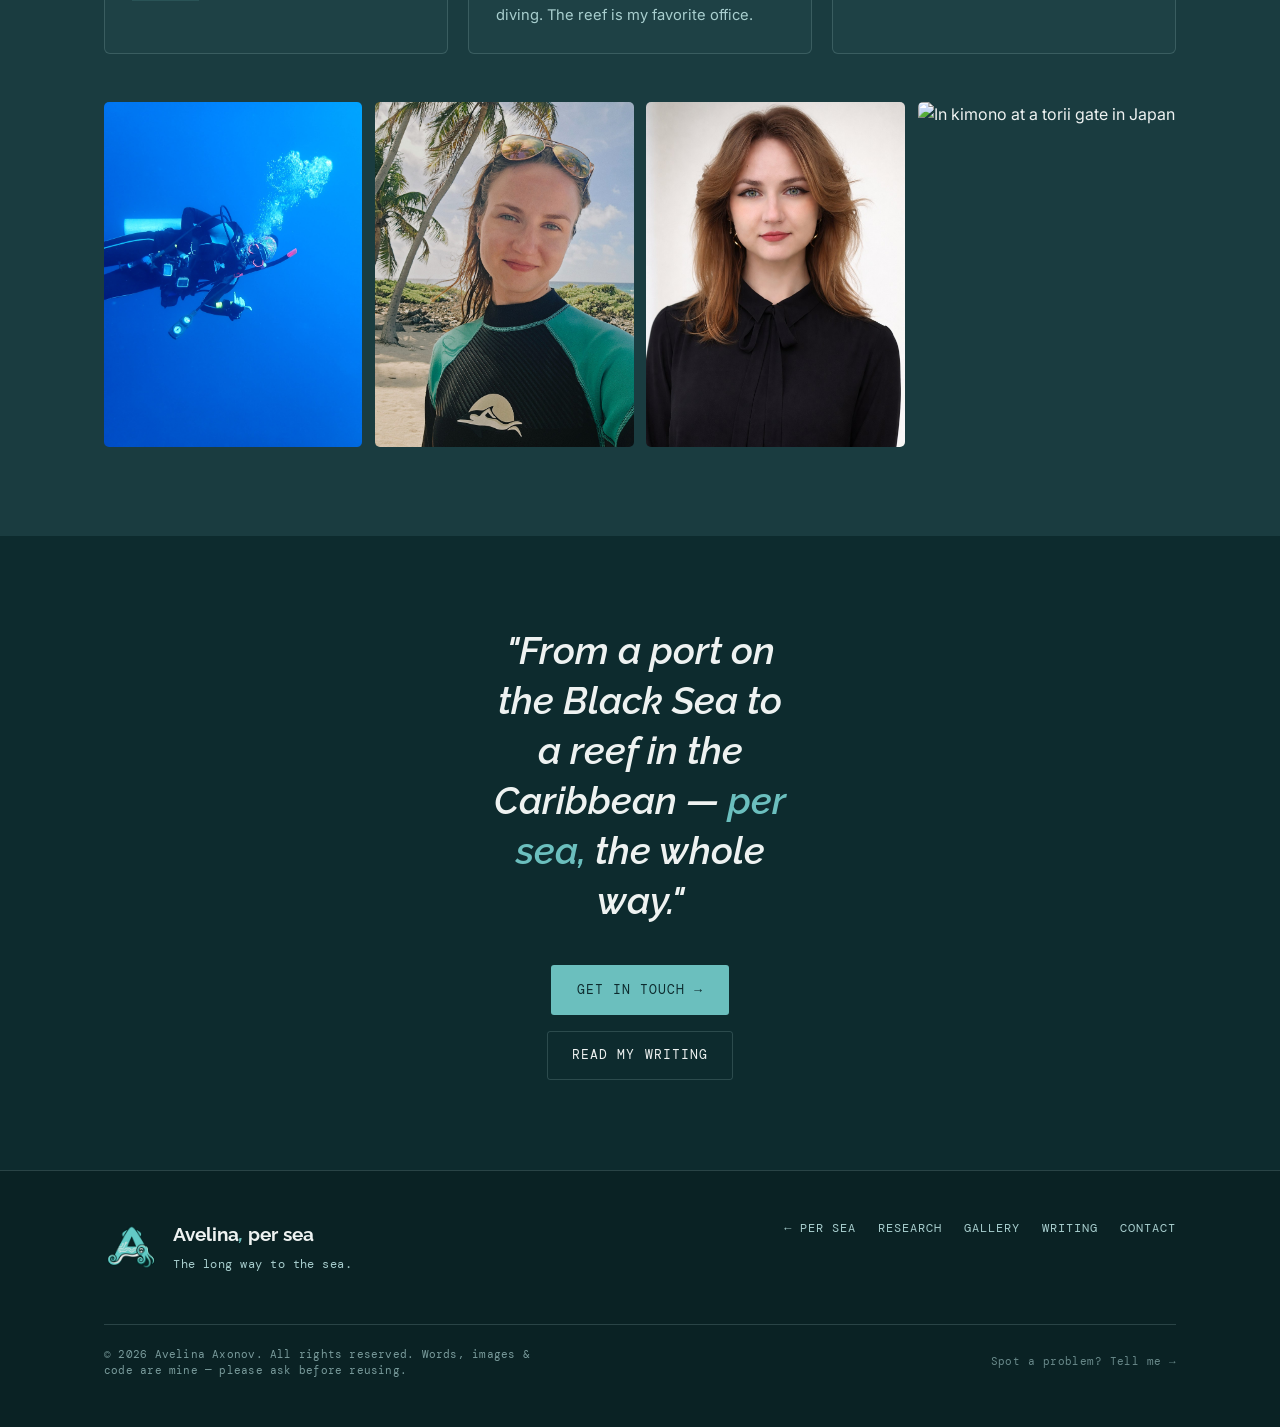
==== commit 316f0dcc: "new 6/17 version" ====
--- a/about.html
+++ b/about.html
@@ -26,9 +26,17 @@
 /* INTRO narrative */
 .a-intro p { font-size: 1.1rem; color: var(--text-light); opacity: 0.9; max-width: 64ch; margin-bottom: 1.3rem; }
 .a-intro p .placeholder-text { color: var(--amber); }
-.a-quick { display: flex; flex-wrap: wrap; gap: 0.5rem 0.5rem; margin-top: 2rem; }
-.a-fact { font-family: var(--font-mono); font-size: 0.74rem; letter-spacing: 0.04em; color: var(--pale); border: 1px solid var(--pale-dim); border-radius: 100px; padding: 0.45rem 0.9rem; }
-.a-fact b { color: var(--aqua); font-weight: 500; }
+.a-quick { display: flex; flex-wrap: wrap; gap: 0.6rem; margin-top: 2rem; }
+.a-fact { font-family: var(--font-mono); font-size: 0.74rem; letter-spacing: 0.04em; color: var(--text-dark); background: rgba(45,107,106,0.07); border: 1px solid rgba(45,107,106,0.28); border-radius: 100px; padding: 0.5rem 0.95rem; }
+.a-fact b { color: #2d6b6a; font-weight: 600; }
+
+/* IN THE PRESS */
+.a-press { margin-top: 1.5rem; display: flex; align-items: center; gap: 0.9rem; flex-wrap: wrap; background: rgba(45,107,106,0.06); border: 1px solid rgba(45,107,106,0.22); border-left: 3px solid #2d6b6a; border-radius: 8px; padding: 0.85rem 1.15rem; }
+.a-press-label { font-family: var(--font-mono); font-size: 0.62rem; letter-spacing: 0.18em; text-transform: uppercase; color: #2d6b6a; white-space: nowrap; }
+.a-press-link { display: inline-flex; align-items: center; gap: 0.5rem; font-size: 0.96rem; color: var(--text-dark); border-bottom: 1px solid rgba(45,107,106,0.4); padding-bottom: 1px; transition: color 0.2s, border-color 0.2s; }or 0.2s, border-color 0.2s; }
+.a-press-link i { font-style: italic; }
+.a-press-link .a-press-arrow { font-family: var(--font-mono); font-size: 0.8rem; color: #2d6b6a; }
+.a-press-link:hover { color: #2d6b6a; border-color: #2d6b6a; }
 
 /* TIMELINE */
 .tl-head { text-align: center; max-width: 40ch; margin: 0 auto; }
@@ -79,6 +87,55 @@
   .beyond-grid { grid-template-columns: 1fr; }
   .a-strip { grid-template-columns: repeat(2, 1fr); }
 }
+
+/* ABOUT — story / timeline, centered, with a ripple-crossfade */
+.about-head { display: flex; align-items: center; justify-content: space-between; flex-wrap: wrap; gap: 1rem 1.5rem; max-width: 760px; margin: 0 auto; width: 100%; }
+.flip-btn { display: inline-flex; align-items: center; gap: 0.55rem; font-family: var(--font-mono); font-size: 0.72rem; letter-spacing: 0.1em; text-transform: uppercase; color: var(--text-dark); background: transparent; border: 1px solid rgba(28,38,37,0.22); border-radius: 100px; padding: 0.6rem 1.1rem; cursor: pointer; transition: border-color 0.25s, color 0.25s, background 0.25s; -webkit-tap-highlight-color: transparent; }
+.flip-btn:hover { border-color: #2d6b6a; color: #2d6b6a; background: rgba(45,107,106,0.06); }
+.flip-btn .fb-ico { font-size: 0.95rem; transition: transform 0.7s var(--ease-out); }
+.flip-btn.spun .fb-ico { transform: rotate(360deg); }
+
+.flip-stage { margin: 2.2rem auto 0; max-width: 760px; position: relative; }
+.flip-panel { transition: opacity 0.42s ease; }
+.flip-panel[hidden] { display: none; }
+.flip-panel.fading { opacity: 0; }
+@media (prefers-reduced-motion: reduce) { .flip-panel { transition: opacity 0.2s; } }
+
+/* the dry log — a clean teal descent */
+.drylog { position: relative; }
+.drylog-head { font-family: var(--font-mono); font-size: 0.7rem; letter-spacing: 0.16em; text-transform: uppercase; color: #2d6b6a; margin-bottom: 1.5rem; text-align: center; }
+.drylog ol { list-style: none; position: relative; padding: 0 0 0 1.7rem; margin: 0; }
+.drylog ol::before { content: ""; position: absolute; left: 4px; top: 8px; bottom: 8px; width: 2px; background: linear-gradient(to bottom, rgba(45,107,106,0.18), #2d6b6a 55%, rgba(45,107,106,0.45)); border-radius: 2px; transform-origin: top; }
+/* dark, both-sides, scroll-animated timeline */
+#aboutSec { transition: background 0.55s ease; }
+#aboutSec.tl-mode { background: var(--deep-sea); }
+#aboutSec.tl-mode .eyebrow { color: var(--aqua); }
+#aboutSec.tl-mode .flip-btn { color: #cfe6e6; border-color: rgba(255,255,255,0.28); }
+#aboutSec.tl-mode .flip-btn:hover { color: #fff; border-color: var(--aqua); background: rgba(107,191,190,0.1); }
+#tlPanel { background: transparent; box-shadow: none; border-radius: 0; padding: 1.4rem 0 0.4rem; }
+.tl2 { position: relative; max-width: 720px; margin: 0 auto; }
+.tl2::before { content: ""; position: absolute; left: 50%; top: 4px; bottom: 4px; width: 2px; transform: translateX(-50%); background: linear-gradient(to bottom, rgba(107,191,190,0.15), #6BBFBE 50%, rgba(107,191,190,0.3)); border-radius: 2px; }
+.tl2-item { position: relative; width: 50%; box-sizing: border-box; padding: 0 2.2rem; margin: 1.15rem 0; }
+.tl2-item.left { left: 0; text-align: right; }
+.tl2-item.right { left: 50%; text-align: left; }
+.tl2-node { position: absolute; top: 5px; width: 12px; height: 12px; border-radius: 50%; background: var(--deep-sea); border: 2px solid #6BBFBE; box-sizing: border-box; z-index: 2; transition: background 0.2s, box-shadow 0.2s; }
+.tl2-item.left .tl2-node { right: -6px; }
+.tl2-item.right .tl2-node { left: -6px; }
+.tl2-item.open .tl2-node { background: var(--aqua); box-shadow: 0 0 10px rgba(107,191,190,0.6); }
+.tl2-year { font-family: var(--font-mono); font-size: 0.74rem; letter-spacing: 0.04em; color: var(--aqua); }
+.tl2-place { font-family: var(--font-display); font-weight: 700; font-size: 1.02rem; color: var(--text-light); margin-top: 0.15rem; line-height: 1.2; cursor: pointer; display: inline-flex; align-items: baseline; gap: 0.45rem; -webkit-tap-highlight-color: transparent; }
+.tl2-place:hover { color: var(--aqua); }
+.tl2-plus { font-family: var(--font-mono); font-size: 0.82rem; font-weight: 400; color: var(--aqua); opacity: 0.55; transition: transform 0.3s; }
+.tl2-item.open .tl2-plus { transform: rotate(45deg); opacity: 0.9; }
+.tl2-detail { max-height: 0; overflow: hidden; opacity: 0; transition: max-height 0.4s ease, opacity 0.3s ease, margin 0.3s ease; }
+.tl2-item.open .tl2-detail { max-height: 160px; opacity: 1; margin-top: 0.4rem; }
+.tl2-detail p { font-size: 0.88rem; color: var(--pale); line-height: 1.55; margin: 0; text-wrap: pretty; }
+@media (max-width: 620px) {
+  .tl2::before { left: 8px; }
+  .tl2-item, .tl2-item.left, .tl2-item.right { width: 100%; left: 0; text-align: left; padding: 0 0 0 2.1rem; margin: 0.95rem 0; }
+  .tl2-item.left .tl2-node, .tl2-item.right .tl2-node { left: 1px; right: auto; }
+  .tl2-place { justify-content: flex-start; }
+}
 </style>
 </head>
 <body>
@@ -105,113 +162,66 @@
       <h1 class="a-title" data-reveal="up" data-delay="80">The long way <em>to the sea.</em></h1>
       <p class="a-lede" data-reveal="up" data-delay="140">From a port city on the Black Sea to a reef in the Caribbean — by way of engineering benches, language classrooms, and a lot of saltwater. This is the <em>per sea</em> story.</p>
     </div>
-    <div class="imgframe a-portrait" data-reveal="zoom" data-delay="120"><img src="assets/img/headshot-soft.jpg" alt="Portrait of Avelina Axonov" style="object-position:center 20%;" /></div>
+    <div class="imgframe a-portrait" data-reveal="zoom" data-delay="120"><img loading="eager" fetchpriority="high" decoding="async" src="assets/img/headshot-soft.jpg" alt="Portrait of Avelina Axonov" style="object-position:center 20%;" /></div>
   </div>
 </header>
 
 <div class="transect" data-transect data-label="transect 01"></div>
 
-<!-- INTRO -->
-<section class="bg-light">
-  <div class="wrap">
-    <div class="eyebrow" data-reveal="up">In short</div>
-    <div class="a-intro" style="margin-top:2rem;">
-      <p data-reveal="up" style="color:var(--text-dark);">I was born in <b style="color:#234a48;">Novorossiysk, Russia</b>, a working port on the Black Sea — which is, fittingly, where my relationship with the water began. <span class="placeholder-text">[Owner to add: a sentence or two about childhood there — what the sea meant to you growing up.]</span></p>
-      <p data-reveal="up" style="color:var(--text-dark);">In high school I moved to the United States, learned to live between two languages, and eventually found my way to Wake Forest University — where engineering, marine biology, and Japanese somehow became one degree path. <span class="placeholder-text">[Owner to add: the personal throughline — why these fields, in your own voice.]</span></p>
+<!-- ABOUT — story / timeline toggle -->
+<section class="bg-light" id="aboutSec">
+  <div class="wrap">
+    <div class="about-head" data-reveal="up">
+      <div class="eyebrow">About me</div>
+      <button class="flip-btn" id="flipBtn" type="button" aria-label="Flip between the story and the timeline">
+        <span class="fb-ico">⟳</span><span class="fb-label">Flip to the timeline</span>
+      </button>
+    </div>
+
+    <div class="flip-stage" id="flipStage">
+      <div class="flip-panel front a-intro" id="storyPanel">
+      <p data-reveal="up" style="color:var(--text-dark);">I was born early on a Sunday morning in August 2002, in <b style="color:#234a48;">Saint Petersburg</b> &mdash; Russia&rsquo;s city built on water. But Petersburg was never mine. When I was three we moved south to <b style="color:#234a48;">Novorossiysk</b>, a working port on the Black Sea, and that is the place I call home. Cranes, cargo ships, the grey shimmer of distant water; in summer, the pebble beaches of the Sudzhuk spit. The sea was always there, on the edge of everything &mdash; until you realize you&rsquo;ve been orienting yourself around it the whole time.</p>
+      <p data-reveal="up" data-delay="50" style="color:var(--text-dark);">I was the kind of student whose photo ends up on the honor board. I tested into the city&rsquo;s most competitive school and got sent to olympiads in whatever subject they thought I&rsquo;d place in. On the side I trained as a flautist &mdash; eight years of conservatory in seven &mdash; and sewed things that ended up in city exhibitions. My hands have never learned how to sit still.</p>
+      <p data-reveal="up" data-delay="100" style="color:var(--text-dark);">My family is Protestant, which in Russia is its own quiet negotiation with the world &mdash; and which turned urgent in October 2017, when an agency told us our flight was in two weeks. We folded our lives into one suitcase each. At fifteen, I set foot on American soil for the first time: Charlotte, North Carolina, as religious refugees through the Lautenberg program.</p>
+      <p data-reveal="up" style="color:var(--text-dark);">My English was the kind years of Russian schooling produce &mdash; it resembles the language without quite doing anything. They put me in ESL; by spring I&rsquo;d tested into honors. It was not smooth: I translated nearly every worksheet word by word, walked home across a bridge over two highways, and showed up to class every single day &mdash; even the ones my anxious, often-sick body tried to talk me out of. I have always been stubborn in the most useful way.</p>
+      <p data-reveal="up" data-delay="50" style="color:var(--text-dark);">Over three years I changed high schools three times and woke at four for a 5&nbsp;a.m. bus. At Butler I finally loved it &mdash; AP sciences, symphonic band, a flute solo set for graduation &mdash; and then COVID took the spring. We&rsquo;d just bought a house I described, walking in, as &ldquo;what sin would look like if it had a physical form.&rdquo; We couldn&rsquo;t afford to fix it, so we became the people who fixed it &mdash; five months without a kitchen, an online class in my ear while I painted the window frames.</p>
+      <p data-reveal="up" data-delay="100" style="color:var(--text-dark);">I came to <b style="color:#234a48;">Wake Forest</b> in 2021 to be a biomedical engineer &mdash; the straight line out of &ldquo;you&rsquo;re smart, you should be a doctor.&rdquo; It lasted exactly one semester of biomechanics. That same year I started teaching myself Japanese; it stuck where other languages hadn&rsquo;t, became a minor, then a semester in Tokyo, then a second major I stayed an extra year to finish. (Somewhere in there I became a U.S. citizen, and my family became Axonov.)</p>
+      <p data-reveal="up" style="color:var(--text-dark);">The turn I didn&rsquo;t see coming happened underwater. On a trip to Okinawa in 2024 I snorkeled my first coral reef and gasped so hard I nearly choked &mdash; I&rsquo;d studied reefs for years, and none of it was the actual thing. I got certified, dove Okinawa, Jeju, and Belize, and somewhere on a cold boat realized I&rsquo;d do it all again in a heartbeat. That was when it stopped being a detour and became the path.</p>
+      <p data-reveal="up" data-delay="50" style="color:var(--text-dark);">So here I am: an engineer who fell for the ocean, a writer in two languages studying a third and a fourth, a marine ecologist in the making with a fantasy series waiting in the margins. I&rsquo;m writing this from Tbilisi, where the Black Sea in Batumi stopped me in my tracks after nine years away. I graduate in December&nbsp;2026, ship out for Antarctica the same month, and I&rsquo;m aiming &mdash; eventually, stubbornly &mdash; at a PhD in behavioral marine ecology. It was the long way to the sea.</p>
       <div class="a-quick">
-        <span class="a-fact"><b>Born</b> · Novorossiysk, RU</span>
+        <span class="a-fact"><b>Born</b> · St. Petersburg, RU</span>
+        <span class="a-fact"><b>Home</b> · Novorossiysk, RU</span>
         <span class="a-fact"><b>Now</b> · Winston-Salem, NC</span>
         <span class="a-fact"><b>Languages</b> · RU · EN · 日本語</span>
         <span class="a-fact"><b>At</b> · Wake Forest University</span>
         <span class="a-fact"><b>Grad</b> · December 2026</span>
       </div>
+      <div class="a-press">
+        <span class="a-press-label">In the press</span>
+        <a class="a-press-link" href="https://wfuogb.com/29885/special-publications/grad-tab/graduation-tabloid-2026-grad-tab/japanese-language-and-culture-avelina-axonov/" target="_blank" rel="noopener">Profiled in the 2026 Graduation Tabloid — Wake Forest <i>Old Gold &amp; Black</i><span class="a-press-arrow">↗</span></a>
+      </div>
+      </div>
+
+      <div class="flip-panel back" id="tlPanel" hidden>
+        <div class="tl2">
+          <div class="tl2-item left" data-reveal="right"><span class="tl2-node"></span><div class="tl2-year">2002</div><div class="tl2-place">Saint Petersburg<span class="tl2-plus">+</span></div><div class="tl2-detail"><p>Born in Russia&rsquo;s city on the water &mdash; though it was never really mine.</p></div></div>
+          <div class="tl2-item right" data-reveal="left"><span class="tl2-node"></span><div class="tl2-year">2005</div><div class="tl2-place">Novorossiysk<span class="tl2-plus">+</span></div><div class="tl2-detail"><p>At three, home becomes a working Black Sea port &mdash; the place I actually call home, the water always on the edge of everything.</p></div></div>
+          <div class="tl2-item left" data-reveal="right"><span class="tl2-node"></span><div class="tl2-year">2017</div><div class="tl2-place">A suitcase, two weeks<span class="tl2-plus">+</span></div><div class="tl2-detail"><p>Refugee to North Carolina at fifteen, one suitcase each. Placed in ESL; tested into honors a semester later.</p></div></div>
+          <div class="tl2-item right" data-reveal="left"><span class="tl2-node"></span><div class="tl2-year">2018&ndash;21</div><div class="tl2-place">Three high schools<span class="tl2-plus">+</span></div><div class="tl2-detail"><p>A 5&nbsp;a.m. bus, AP sciences and symphonic band, a pandemic, and a falling-apart house rebuilt by hand.</p></div></div>
+          <div class="tl2-item left" data-reveal="right"><span class="tl2-node"></span><div class="tl2-year">2021</div><div class="tl2-place">Wake Forest<span class="tl2-plus">+</span></div><div class="tl2-detail"><p>Arrived set on biomedical engineering &mdash; the straight line from &ldquo;you should be a doctor.&rdquo; It lasted one semester of biomechanics.</p></div></div>
+          <div class="tl2-item right" data-reveal="left"><span class="tl2-node"></span><div class="tl2-year">2022</div><div class="tl2-place">The reroute<span class="tl2-plus">+</span></div><div class="tl2-detail"><p>First lab research &mdash; and teaching myself Japanese on the side, which stuck where other languages hadn&rsquo;t.</p></div></div>
+          <div class="tl2-item left" data-reveal="right"><span class="tl2-node"></span><div class="tl2-year">2023</div><div class="tl2-place">Tokyo<span class="tl2-plus">+</span></div><div class="tl2-detail"><p>A semester abroad; the Japanese minor grows into a second major worth staying an extra year for.</p></div></div>
+          <div class="tl2-item right" data-reveal="left"><span class="tl2-node"></span><div class="tl2-year">2024</div><div class="tl2-place">Citizen, Axonov, a reef<span class="tl2-plus">+</span></div><div class="tl2-detail"><p>U.S. citizenship and the family name &mdash; and a first coral reef in Okinawa that quietly changed the plan.</p></div></div>
+          <div class="tl2-item left" data-reveal="right"><span class="tl2-node"></span><div class="tl2-year">2025</div><div class="tl2-place">Into the water<span class="tl2-plus">+</span></div><div class="tl2-detail"><p>Scuba certified; oceanography at Bigelow Lab on the Gulf of Maine; reef expeditions in Belize and off Okinawa &amp; Jeju.</p></div></div>
+          <div class="tl2-item right" data-reveal="left"><span class="tl2-node"></span><div class="tl2-year">2026</div><div class="tl2-place">Tbilisi &middot; Antarctica<span class="tl2-plus">+</span></div><div class="tl2-detail"><p>A summer session in Tbilisi, graduation in December, then Antarctica the same month.</p></div></div>
+          <div class="tl2-item left" data-reveal="right"><span class="tl2-node"></span><div class="tl2-year">Next</div><div class="tl2-place">The open water<span class="tl2-plus">+</span></div><div class="tl2-detail"><p>A PhD in behavioral marine ecology. Still being written.</p></div></div>
+        </div>
+      </div>
     </div>
   </div>
 </section>
 
 <div class="transect" data-transect data-label="transect 02"></div>
-
-<!-- TIMELINE -->
-<section class="bg-dark">
-  <div class="wrap">
-    <div class="tl-head">
-      <div class="eyebrow" data-reveal="up" style="justify-content:center;">The journey</div>
-      <h2 class="section-title" data-reveal="up" style="margin-top:0.8rem;">A life, charted.</h2>
-      <p style="color:var(--pale); margin-top:1rem;" data-reveal="up">A working timeline — edit the years and add the chapters only you know.</p>
-    </div>
-
-    <div class="timeline">
-      <div class="tl-item" data-reveal="right">
-        <div class="tl-node"></div>
-        <div class="tl-year">The beginning</div>
-        <div class="tl-place">Novorossiysk, Russia</div>
-        <p>Born and raised in a Black Sea port city. <span class="placeholder-text">[Owner: birth year + a line about home and family.]</span></p>
-      </div>
-      <div class="tl-item" data-reveal="left">
-        <div class="tl-node"></div>
-        <div class="tl-year">2016</div>
-        <div class="tl-place">Certificate in Music, with Honors</div>
-        <p>Flute performance, School of Music, Novorossiysk — the first thing I trained hard at.</p>
-        <span class="tl-tag">Flute</span>
-      </div>
-      <div class="tl-item" data-reveal="right">
-        <div class="tl-node"></div>
-        <div class="tl-year">[year]</div>
-        <div class="tl-place">Moving to the United States</div>
-        <p><span class="placeholder-text">[Owner: where you first landed, what year, and what that move was like — the big one.]</span></p>
-      </div>
-      <div class="tl-item" data-reveal="left">
-        <div class="tl-node"></div>
-        <div class="tl-year">[years]</div>
-        <div class="tl-place">High school in the U.S.</div>
-        <p><span class="placeholder-text">[Owner: which high school(s) and city/state — you mentioned more than one. A line on each.]</span></p>
-      </div>
-      <div class="tl-item up" data-reveal="right">
-        <div class="tl-node"></div>
-        <div class="tl-year">2021</div>
-        <div class="tl-place">Wake Forest University</div>
-        <p>Began a B.S. in Engineering (ME &amp; ECE concentrations), a B.A. in Japanese Language &amp; Culture, and a Biology minor.</p>
-        <span class="tl-tag">Triple path</span>
-      </div>
-      <div class="tl-item" data-reveal="left">
-        <div class="tl-node"></div>
-        <div class="tl-year">2022</div>
-        <div class="tl-place">First research — Henslee Lab</div>
-        <p>Red blood cell electrophysiology in a BSL2 lab; first conference poster (BMES, San Antonio).</p>
-        <span class="tl-tag">BSL2</span>
-      </div>
-      <div class="tl-item up" data-reveal="right">
-        <div class="tl-node"></div>
-        <div class="tl-year">2024</div>
-        <div class="tl-place">Richter Scholar — Japan &amp; beyond</div>
-        <p>Okinawa, Hokkaido, and Hawaii — researching Ryukyuan and Ainu cultural preservation. Also: South Korea.</p>
-        <span class="tl-tag">Fieldwork</span>
-      </div>
-      <div class="tl-item up" data-reveal="left">
-        <div class="tl-node"></div>
-        <div class="tl-year">2024–25</div>
-        <div class="tl-place">Belize — reef &amp; instrumentation</div>
-        <p>Designing and field-testing underwater camera housings and sensors at Lighthouse Reef Atoll. Where engineering met the ocean.</p>
-        <span class="tl-tag">Balistes</span>
-      </div>
-      <div class="tl-item" data-reveal="right">
-        <div class="tl-node"></div>
-        <div class="tl-year">2025</div>
-        <div class="tl-place">Gulf of Maine — Bigelow Lab</div>
-        <p>CTD profiling, plankton sampling, and oceanographic analysis at Bigelow Laboratory for Ocean Sciences.</p>
-      </div>
-      <div class="tl-item up" data-reveal="left">
-        <div class="tl-node"></div>
-        <div class="tl-year">2026</div>
-        <div class="tl-place">Tbilisi · Antarctica · Graduation</div>
-        <p>Upcoming programs in Tbilisi and Antarctica, a first-author paper, and graduation in December. The next chapter is still being written.</p>
-        <span class="tl-tag">What's next</span>
-      </div>
-    </div>
-  </div>
-</section>
-
-<div class="transect" data-transect data-label="transect 03"></div>
 
 <!-- BEYOND THE CV -->
 <section class="bg-mid">
@@ -219,7 +229,7 @@
     <div class="eyebrow" data-reveal="up">Beyond the CV</div>
     <h2 class="section-title" data-reveal="up" style="margin-top:0.8rem;">The rest of me.</h2>
     <div class="beyond-grid" data-reveal-stagger="70">
-      <div class="beyond-card"><div class="bc-icon">Make</div><h4>Crochet</h4><p>I crochet — including, yes, a cuttlefish. <span class="placeholder-text">[Owner: what you love making, and why your hands need to stay busy.]</span></p></div>
+      <div class="beyond-card"><div class="bc-icon">Make</div><h4>Crochet &amp; craft</h4><p>I crochet &mdash; including, yes, a cuttlefish. It started early: as a kid I sewed pieces for city exhibitions, and my hands have needed something to do ever since.</p></div>
       <div class="beyond-card"><div class="bc-icon">Play</div><h4>Flute</h4><p>Classically trained, with honors. Music was my first discipline and it never quite left.</p></div>
       <div class="beyond-card"><div class="bc-icon">Study</div><h4>Linguistics &amp; languages</h4><p>Russian and English by birth, Japanese by devotion, with Arabic and Ukrainian in the mix. I think about how languages carry worlds.</p></div>
       <div class="beyond-card"><div class="bc-icon">Write</div><h4>Poetry &amp; prose</h4><p>I write — poems, stories, songs — in more than one language. <a href="writer.html" style="color:var(--aqua); border-bottom:1px solid var(--aqua-dim);">Read the writing →</a></p></div>
@@ -228,10 +238,10 @@
     </div>
 
     <div class="a-strip" data-reveal="fade">
-      <div class="imgframe" data-lightbox="assets/img/diver-v.jpg" data-caption="Descending with the camera rig"><img src="assets/img/diver-v.jpg" alt="Diving" /></div>
-      <div class="imgframe" data-lightbox="assets/img/beach-selfie.jpg" data-caption="Surface interval, Belize"><img src="assets/img/beach-selfie.jpg" alt="On the beach in a wetsuit" /></div>
-      <div class="imgframe" data-lightbox="assets/img/headshot-formal.png" data-caption="Avelina Axonov"><img src="assets/img/headshot-formal.png" alt="Formal portrait" /></div>
-      <div class="imgframe" data-lightbox="assets/img/me/kimono-torii.jpg" data-caption="Between worlds — in kimono at the torii gate, Japan"><img src="assets/img/me/kimono-torii.jpg" alt="In kimono at a torii gate in Japan" /></div>
+      <div class="imgframe" data-lightbox="assets/img/diver-v.jpg" data-caption="Descending with the camera rig"><img loading="lazy" decoding="async" src="assets/img/diver-v.jpg" alt="Diving" /></div>
+      <div class="imgframe" data-lightbox="assets/img/beach-selfie.jpg" data-caption="Surface interval, Belize"><img loading="lazy" decoding="async" src="assets/img/beach-selfie.jpg" alt="On the beach in a wetsuit" /></div>
+      <div class="imgframe" data-lightbox="assets/img/headshot-formal.jpg" data-caption="Avelina Axonov"><img loading="lazy" decoding="async" src="assets/img/headshot-formal.jpg" alt="Formal portrait" /></div>
+      <div class="imgframe" data-lightbox="assets/img/me/kimono-torii.jpg" data-caption="Between worlds — in kimono at the torii gate, Japan"><img loading="lazy" decoding="async" src="assets/img/me/kimono-torii.jpg" alt="In kimono at a torii gate in Japan" /></div>
     </div>
   </div>
 </section>
@@ -254,7 +264,7 @@
 <footer class="site-foot">
   <div class="wrap">
     <div class="foot-brand-row">
-      <img class="foot-logo" src="assets/logo.png" alt="Avelina, per sea logo" />
+      <img loading="lazy" decoding="async" class="foot-logo" src="assets/logo.png" alt="Avelina, per sea logo" />
       <div>
         <div class="foot-brand">Avelina<span class="comma">,</span> per sea</div>
         <div class="foot-tag">The long way to the sea.</div>
@@ -271,5 +281,49 @@
 </footer>
 
 <script src="assets/site.js"></script>
+<script src="assets/game.js"></script>
+<script>
+  (function () {
+    var btn = document.getElementById('flipBtn');
+    var story = document.getElementById('storyPanel');
+    var tl = document.getElementById('tlPanel');
+    var stage = document.getElementById('flipStage');
+    if (!btn || !story || !tl) return;
+    var label = btn.querySelector('.fb-label');
+    var sec = document.getElementById('aboutSec');
+    var onTimeline = false, busy = false;
+    // expandable timeline entries
+    Array.prototype.forEach.call(tl.querySelectorAll('.tl2-place'), function (pl) {
+      pl.addEventListener('click', function () { pl.closest('.tl2-item').classList.toggle('open'); });
+    });
+    function ripple() {
+      var host = stage || tl;
+      var r = host.getBoundingClientRect();
+      var x = r.left + r.width / 2, y = r.top + Math.min(r.height / 2, 150);
+      if (window.__perSeaRipple) window.__perSeaRipple(x, y, { rings: 4 });
+    }
+    function flip() {
+      if (busy) return;
+      busy = true;
+      ripple();
+      btn.classList.toggle('spun', !onTimeline);
+      if (sec) sec.classList.toggle('tl-mode', !onTimeline);
+      var cur = onTimeline ? tl : story;
+      var next = onTimeline ? story : tl;
+      cur.classList.add('fading');
+      setTimeout(function () {
+        cur.hidden = true; cur.classList.remove('fading');
+        next.hidden = false;
+        next.classList.add('fading'); void next.offsetWidth;   // start hidden, then fade in
+        if (next === tl) { tl.classList.remove('shown'); void tl.offsetWidth; tl.classList.add('shown'); }
+        requestAnimationFrame(function () { next.classList.remove('fading'); });
+        onTimeline = !onTimeline;
+        label.textContent = onTimeline ? 'Back to the story' : 'Flip to the timeline';
+        setTimeout(function () { busy = false; }, 460);
+      }, 300);
+    }
+    btn.addEventListener('click', flip);
+  })();
+</script>
 </body>
 </html>
--- a/assets/site.css
+++ b/assets/site.css
@@ -203,6 +203,13 @@
 .foot-nav { display: flex; flex-wrap: wrap; gap: 0.4rem 1.4rem; }
 .foot-nav a { font-family: var(--font-mono); font-size: 0.74rem; letter-spacing: 0.08em; text-transform: uppercase; color: var(--pale); transition: color 0.2s; }
 .foot-nav a:hover { color: var(--aqua); }
+.foot-meta { width: 100%; margin-top: 1.6rem; padding-top: 1.3rem; border-top: 1px solid var(--pale-dim); display: flex; justify-content: space-between; align-items: center; flex-wrap: wrap; gap: 0.6rem 1.5rem; }
+.foot-copy { font-family: var(--font-mono); font-size: 0.68rem; letter-spacing: 0.02em; color: var(--pale); opacity: 0.7; max-width: 64ch; line-height: 1.5; }
+.foot-report { font-family: var(--font-mono); font-size: 0.68rem; letter-spacing: 0.04em; color: var(--pale); opacity: 0.6; border-bottom: 1px solid transparent; transition: color 0.2s, opacity 0.2s, border-color 0.2s; white-space: nowrap; }
+.foot-report:hover { color: var(--aqua); opacity: 1; border-color: var(--aqua-dim); }
+
+/* justified prose for long-form reading + description blocks */
+.research-intro, .about-bio p, .a-intro p { text-align: justify; text-justify: inter-word; -webkit-hyphens: auto; hyphens: auto; }
 
 /* ============================================================
    PHOTO PLACEHOLDER (still used where no photo yet)
@@ -241,11 +248,12 @@
 /* ============================================================
    MOBILE NAV
    ============================================================ */
-@media (max-width: 880px) {
+@media (max-width: 1024px) {
   .nav-links {
-    position: fixed; inset: 0 0 0 auto; width: min(78vw, 320px); flex-direction: column; align-items: flex-start;
-    justify-content: center; gap: 1.5rem; padding: 2rem var(--gutter);
-    background: rgba(10, 34, 36, 0.97); backdrop-filter: blur(20px);
+    position: fixed; top: 0; right: 0; bottom: auto; left: auto; height: 100vh; height: 100dvh;
+    width: min(80vw, 330px); flex-direction: column; align-items: flex-start;
+    justify-content: flex-start; gap: 1.15rem; padding: 5.5rem var(--gutter) 2.5rem; overflow-y: auto; -webkit-overflow-scrolling: touch;
+    background: rgba(10, 34, 36, 0.98); backdrop-filter: blur(20px);
     transform: translateX(100%); transition: transform 0.4s var(--ease-out); border-left: 1px solid var(--pale-dim);
   }
   .nav-links.open { transform: translateX(0); }
